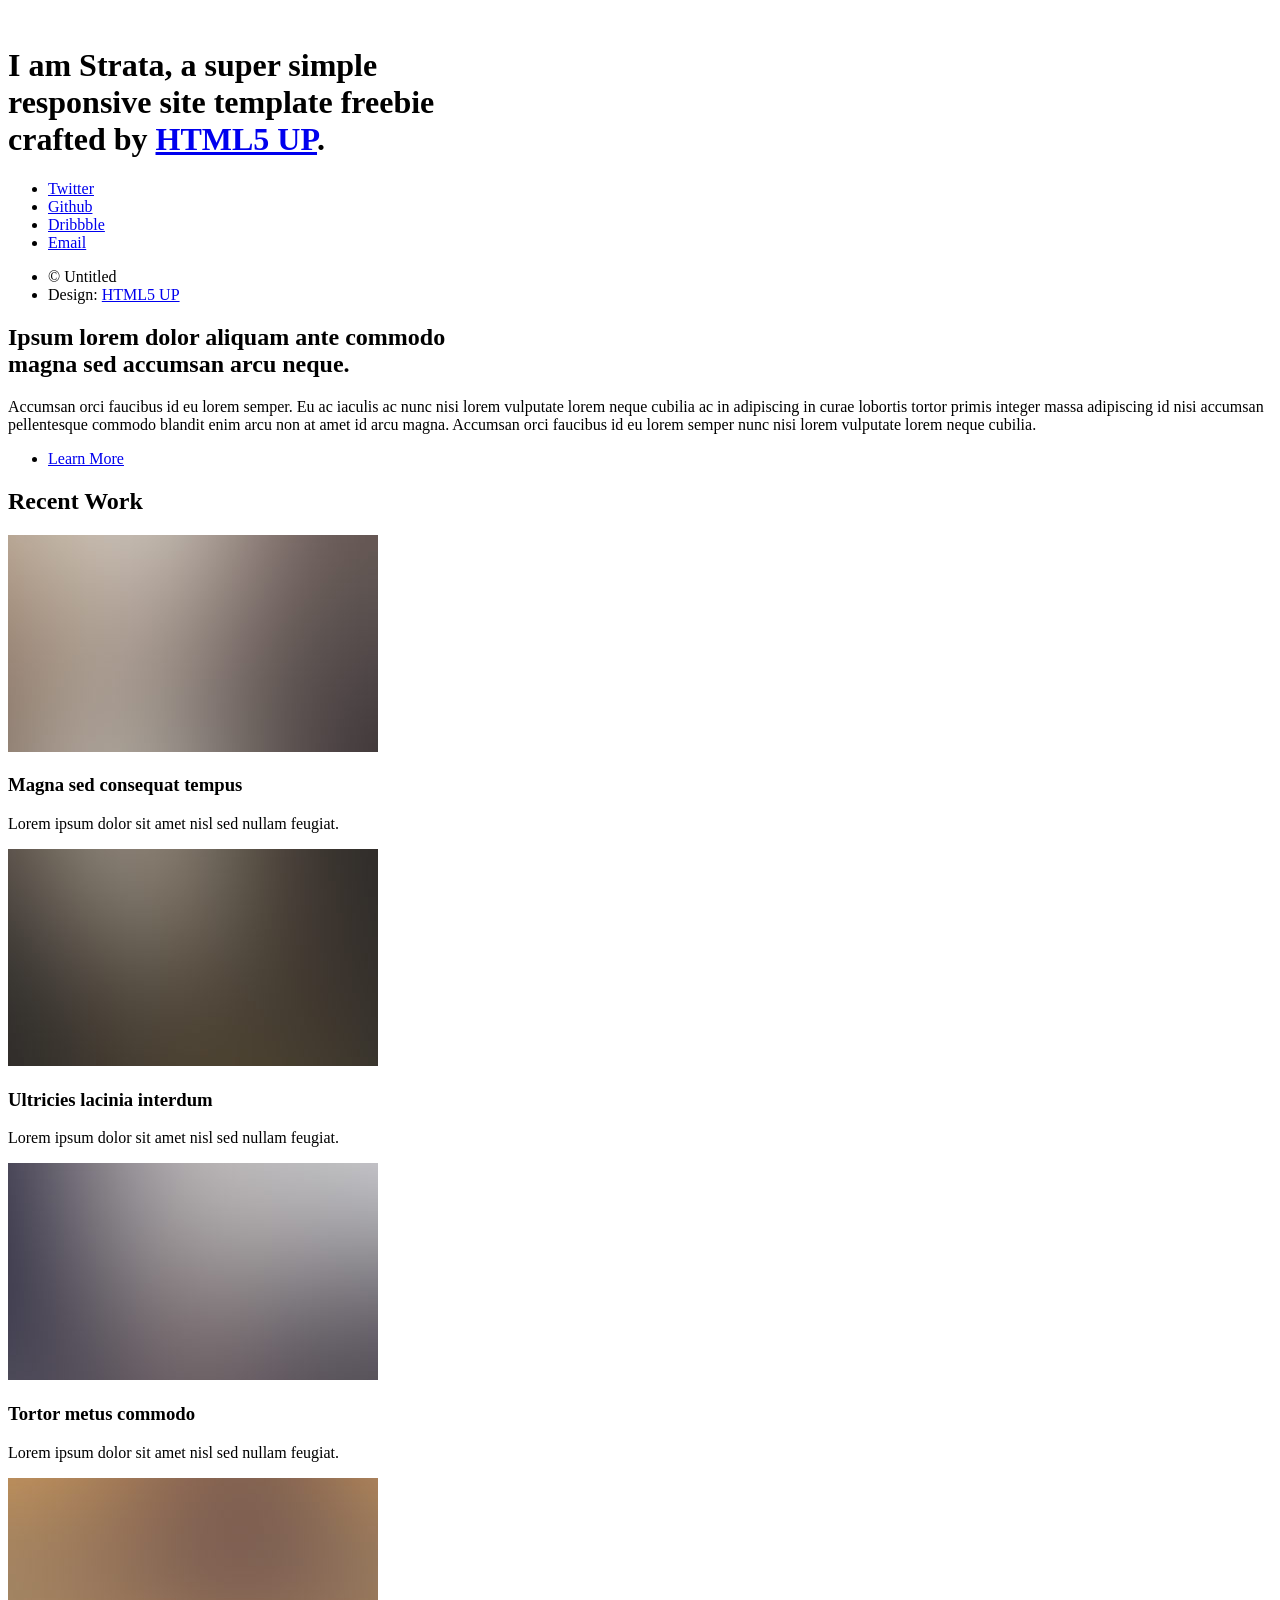
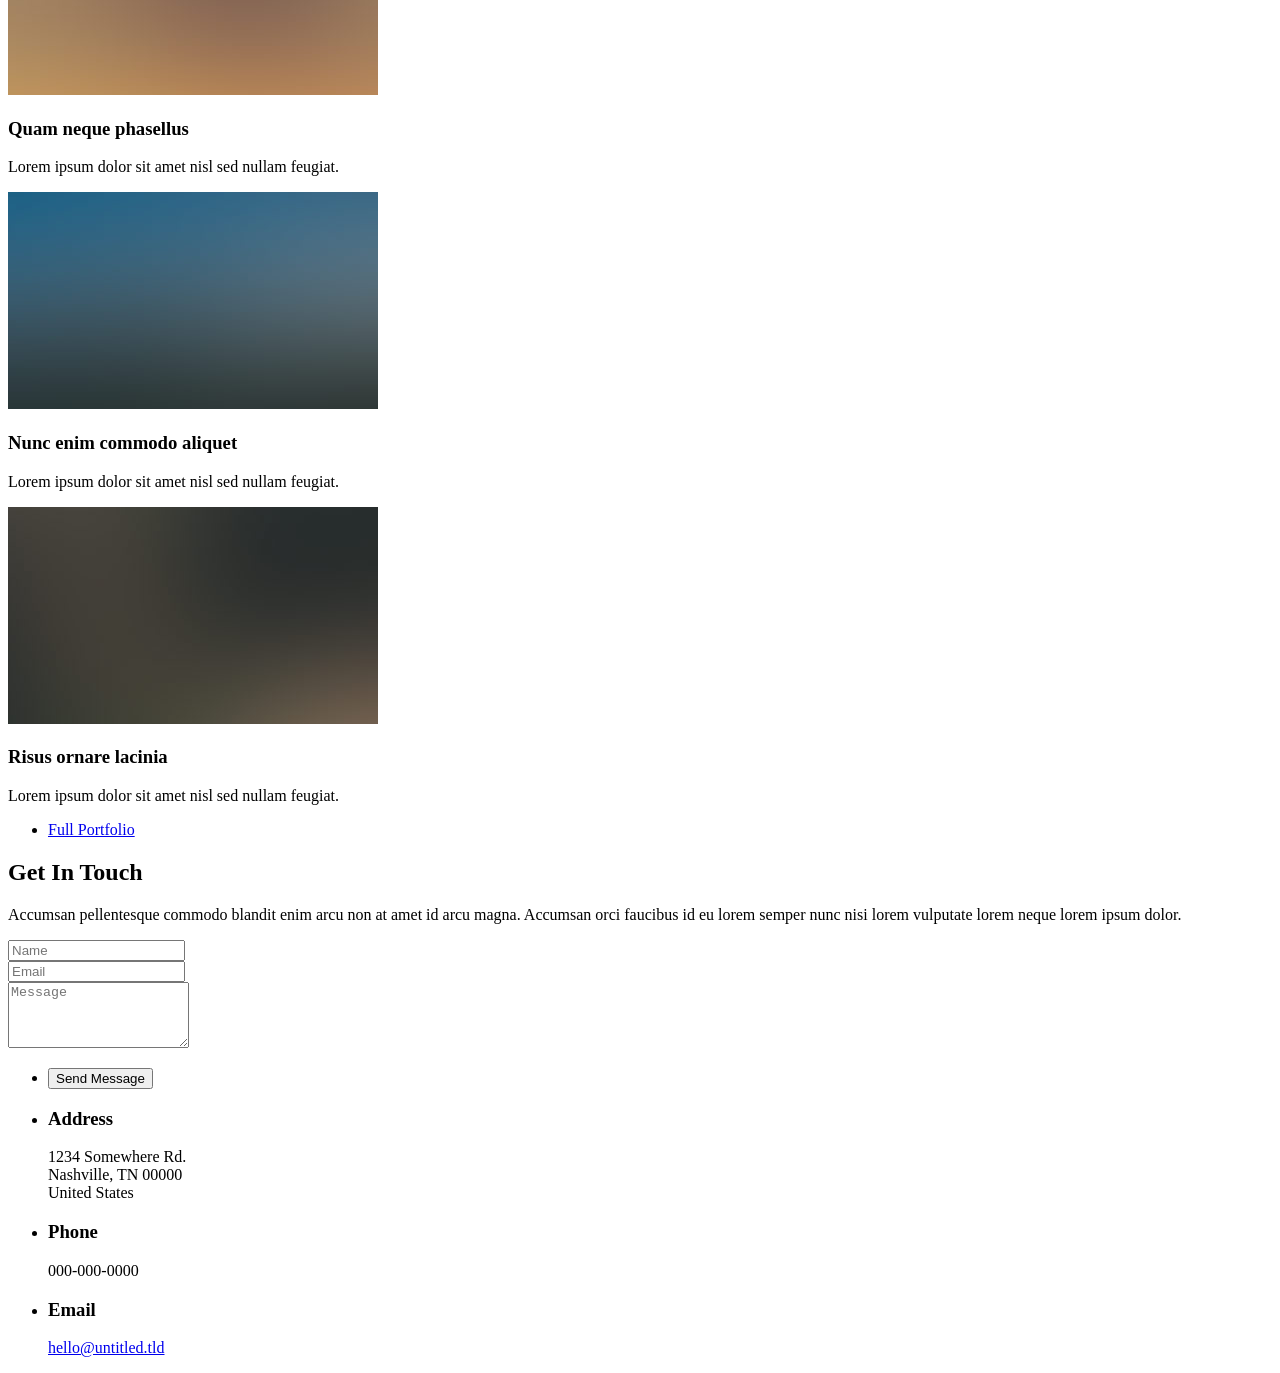
==== index.html @ 9c8f8267 "Added template HTMLs" ====
<!DOCTYPE HTML>
<!--
	Strata by HTML5 UP
	html5up.net | @ajlkn
	Free for personal and commercial use under the CCA 3.0 license (html5up.net/license)
-->
<html>
	<head>
		<title>Strata by HTML5 UP</title>
		<meta charset="utf-8" />
		<meta name="viewport" content="width=device-width, initial-scale=1, user-scalable=no" />
		<link rel="stylesheet" href="assets/css/main.css" />
	</head>
	<body class="is-preload">

		<!-- Header -->
			<header id="header">
				<div class="inner">
					<a href="#" class="image avatar"><img src="images/avatar.jpg" alt="" /></a>
					<h1><strong>I am Strata</strong>, a super simple<br />
					responsive site template freebie<br />
					crafted by <a href="http://html5up.net">HTML5 UP</a>.</h1>
				</div>
			</header>

		<!-- Main -->
			<div id="main">

				<!-- One -->
					<section id="one">
						<header class="major">
							<h2>Ipsum lorem dolor aliquam ante commodo<br />
							magna sed accumsan arcu neque.</h2>
						</header>
						<p>Accumsan orci faucibus id eu lorem semper. Eu ac iaculis ac nunc nisi lorem vulputate lorem neque cubilia ac in adipiscing in curae lobortis tortor primis integer massa adipiscing id nisi accumsan pellentesque commodo blandit enim arcu non at amet id arcu magna. Accumsan orci faucibus id eu lorem semper nunc nisi lorem vulputate lorem neque cubilia.</p>
						<ul class="actions">
							<li><a href="#" class="button">Learn More</a></li>
						</ul>
					</section>

				<!-- Two -->
					<section id="two">
						<h2>Recent Work</h2>
						<div class="row">
							<article class="col-6 col-12-xsmall work-item">
								<a href="images/fulls/01.jpg" class="image fit thumb"><img src="images/thumbs/01.jpg" alt="" /></a>
								<h3>Magna sed consequat tempus</h3>
								<p>Lorem ipsum dolor sit amet nisl sed nullam feugiat.</p>
							</article>
							<article class="col-6 col-12-xsmall work-item">
								<a href="images/fulls/02.jpg" class="image fit thumb"><img src="images/thumbs/02.jpg" alt="" /></a>
								<h3>Ultricies lacinia interdum</h3>
								<p>Lorem ipsum dolor sit amet nisl sed nullam feugiat.</p>
							</article>
							<article class="col-6 col-12-xsmall work-item">
								<a href="images/fulls/03.jpg" class="image fit thumb"><img src="images/thumbs/03.jpg" alt="" /></a>
								<h3>Tortor metus commodo</h3>
								<p>Lorem ipsum dolor sit amet nisl sed nullam feugiat.</p>
							</article>
							<article class="col-6 col-12-xsmall work-item">
								<a href="images/fulls/04.jpg" class="image fit thumb"><img src="images/thumbs/04.jpg" alt="" /></a>
								<h3>Quam neque phasellus</h3>
								<p>Lorem ipsum dolor sit amet nisl sed nullam feugiat.</p>
							</article>
							<article class="col-6 col-12-xsmall work-item">
								<a href="images/fulls/05.jpg" class="image fit thumb"><img src="images/thumbs/05.jpg" alt="" /></a>
								<h3>Nunc enim commodo aliquet</h3>
								<p>Lorem ipsum dolor sit amet nisl sed nullam feugiat.</p>
							</article>
							<article class="col-6 col-12-xsmall work-item">
								<a href="images/fulls/06.jpg" class="image fit thumb"><img src="images/thumbs/06.jpg" alt="" /></a>
								<h3>Risus ornare lacinia</h3>
								<p>Lorem ipsum dolor sit amet nisl sed nullam feugiat.</p>
							</article>
						</div>
						<ul class="actions">
							<li><a href="#" class="button">Full Portfolio</a></li>
						</ul>
					</section>

				<!-- Three -->
					<section id="three">
						<h2>Get In Touch</h2>
						<p>Accumsan pellentesque commodo blandit enim arcu non at amet id arcu magna. Accumsan orci faucibus id eu lorem semper nunc nisi lorem vulputate lorem neque lorem ipsum dolor.</p>
						<div class="row">
							<div class="col-8 col-12-small">
								<form method="post" action="#">
									<div class="row gtr-uniform gtr-50">
										<div class="col-6 col-12-xsmall"><input type="text" name="name" id="name" placeholder="Name" /></div>
										<div class="col-6 col-12-xsmall"><input type="email" name="email" id="email" placeholder="Email" /></div>
										<div class="col-12"><textarea name="message" id="message" placeholder="Message" rows="4"></textarea></div>
									</div>
								</form>
								<ul class="actions">
									<li><input type="submit" value="Send Message" /></li>
								</ul>
							</div>
							<div class="col-4 col-12-small">
								<ul class="labeled-icons">
									<li>
										<h3 class="icon solid fa-home"><span class="label">Address</span></h3>
										1234 Somewhere Rd.<br />
										Nashville, TN 00000<br />
										United States
									</li>
									<li>
										<h3 class="icon solid fa-mobile-alt"><span class="label">Phone</span></h3>
										000-000-0000
									</li>
									<li>
										<h3 class="icon solid fa-envelope"><span class="label">Email</span></h3>
										<a href="#">hello@untitled.tld</a>
									</li>
								</ul>
							</div>
						</div>
					</section>

				<!-- Four -->
				<!--
					<section id="four">
						<h2>Elements</h2>

						<section>
							<h4>Text</h4>
							<p>This is <b>bold</b> and this is <strong>strong</strong>. This is <i>italic</i> and this is <em>emphasized</em>.
							This is <sup>superscript</sup> text and this is <sub>subscript</sub> text.
							This is <u>underlined</u> and this is code: <code>for (;;) { ... }</code>. Finally, <a href="#">this is a link</a>.</p>
							<hr />
							<header>
								<h4>Heading with a Subtitle</h4>
								<p>Lorem ipsum dolor sit amet nullam id egestas urna aliquam</p>
							</header>
							<p>Nunc lacinia ante nunc ac lobortis. Interdum adipiscing gravida odio porttitor sem non mi integer non faucibus ornare mi ut ante amet placerat aliquet. Volutpat eu sed ante lacinia sapien lorem accumsan varius montes viverra nibh in adipiscing blandit tempus accumsan.</p>
							<header>
								<h5>Heading with a Subtitle</h5>
								<p>Lorem ipsum dolor sit amet nullam id egestas urna aliquam</p>
							</header>
							<p>Nunc lacinia ante nunc ac lobortis. Interdum adipiscing gravida odio porttitor sem non mi integer non faucibus ornare mi ut ante amet placerat aliquet. Volutpat eu sed ante lacinia sapien lorem accumsan varius montes viverra nibh in adipiscing blandit tempus accumsan.</p>
							<hr />
							<h2>Heading Level 2</h2>
							<h3>Heading Level 3</h3>
							<h4>Heading Level 4</h4>
							<h5>Heading Level 5</h5>
							<h6>Heading Level 6</h6>
							<hr />
							<h5>Blockquote</h5>
							<blockquote>Fringilla nisl. Donec accumsan interdum nisi, quis tincidunt felis sagittis eget tempus euismod. Vestibulum ante ipsum primis in faucibus vestibulum. Blandit adipiscing eu felis iaculis volutpat ac adipiscing accumsan faucibus. Vestibulum ante ipsum primis in faucibus lorem ipsum dolor sit amet nullam adipiscing eu felis.</blockquote>
							<h5>Preformatted</h5>
							<pre><code>i = 0;

while (!deck.isInOrder()) {
print 'Iteration ' + i;
deck.shuffle();
i++;
}

print 'It took ' + i + ' iterations to sort the deck.';</code></pre>
						</section>

						<section>
							<h4>Lists</h4>
							<div class="row">
								<div class="col-6 col-12-xsmall">
									<h5>Unordered</h5>
									<ul>
										<li>Dolor pulvinar etiam magna etiam.</li>
										<li>Sagittis adipiscing lorem eleifend.</li>
										<li>Felis enim feugiat dolore viverra.</li>
									</ul>
									<h5>Alternate</h5>
									<ul class="alt">
										<li>Dolor pulvinar etiam magna etiam.</li>
										<li>Sagittis adipiscing lorem eleifend.</li>
										<li>Felis enim feugiat dolore viverra.</li>
									</ul>
								</div>
								<div class="col-6 col-12-xsmall">
									<h5>Ordered</h5>
									<ol>
										<li>Dolor pulvinar etiam magna etiam.</li>
										<li>Etiam vel felis at lorem sed viverra.</li>
										<li>Felis enim feugiat dolore viverra.</li>
										<li>Dolor pulvinar etiam magna etiam.</li>
										<li>Etiam vel felis at lorem sed viverra.</li>
										<li>Felis enim feugiat dolore viverra.</li>
									</ol>
									<h5>Icons</h5>
									<ul class="icons">
										<li><a href="#" class="icon brands fa-twitter"><span class="label">Twitter</span></a></li>
										<li><a href="#" class="icon brands fa-facebook-f"><span class="label">Facebook</span></a></li>
										<li><a href="#" class="icon brands fa-instagram"><span class="label">Instagram</span></a></li>
										<li><a href="#" class="icon brands fa-github"><span class="label">Github</span></a></li>
										<li><a href="#" class="icon brands fa-dribbble"><span class="label">Dribbble</span></a></li>
										<li><a href="#" class="icon brands fa-tumblr"><span class="label">Tumblr</span></a></li>
									</ul>
								</div>
							</div>
							<h5>Actions</h5>
							<ul class="actions">
								<li><a href="#" class="button primary">Default</a></li>
								<li><a href="#" class="button">Default</a></li>
							</ul>
							<ul class="actions small">
								<li><a href="#" class="button primary small">Small</a></li>
								<li><a href="#" class="button small">Small</a></li>
							</ul>
							<div class="row">
								<div class="col-6 col-12-small">
									<ul class="actions stacked">
										<li><a href="#" class="button primary">Default</a></li>
										<li><a href="#" class="button">Default</a></li>
									</ul>
								</div>
								<div class="col-6 col-12-small">
									<ul class="actions stacked">
										<li><a href="#" class="button primary small">Small</a></li>
										<li><a href="#" class="button small">Small</a></li>
									</ul>
								</div>
								<div class="col-6 col-12-small">
									<ul class="actions stacked">
										<li><a href="#" class="button primary fit">Default</a></li>
										<li><a href="#" class="button fit">Default</a></li>
									</ul>
								</div>
								<div class="col-6 col-12-small">
									<ul class="actions stacked">
										<li><a href="#" class="button primary small fit">Small</a></li>
										<li><a href="#" class="button small fit">Small</a></li>
									</ul>
								</div>
							</div>
						</section>

						<section>
							<h4>Table</h4>
							<h5>Default</h5>
							<div class="table-wrapper">
								<table>
									<thead>
										<tr>
											<th>Name</th>
											<th>Description</th>
											<th>Price</th>
										</tr>
									</thead>
									<tbody>
										<tr>
											<td>Item One</td>
											<td>Ante turpis integer aliquet porttitor.</td>
											<td>29.99</td>
										</tr>
										<tr>
											<td>Item Two</td>
											<td>Vis ac commodo adipiscing arcu aliquet.</td>
											<td>19.99</td>
										</tr>
										<tr>
											<td>Item Three</td>
											<td> Morbi faucibus arcu accumsan lorem.</td>
											<td>29.99</td>
										</tr>
										<tr>
											<td>Item Four</td>
											<td>Vitae integer tempus condimentum.</td>
											<td>19.99</td>
										</tr>
										<tr>
											<td>Item Five</td>
											<td>Ante turpis integer aliquet porttitor.</td>
											<td>29.99</td>
										</tr>
									</tbody>
									<tfoot>
										<tr>
											<td colspan="2"></td>
											<td>100.00</td>
										</tr>
									</tfoot>
								</table>
							</div>

							<h5>Alternate</h5>
							<div class="table-wrapper">
								<table class="alt">
									<thead>
										<tr>
											<th>Name</th>
											<th>Description</th>
											<th>Price</th>
										</tr>
									</thead>
									<tbody>
										<tr>
											<td>Item One</td>
											<td>Ante turpis integer aliquet porttitor.</td>
											<td>29.99</td>
										</tr>
										<tr>
											<td>Item Two</td>
											<td>Vis ac commodo adipiscing arcu aliquet.</td>
											<td>19.99</td>
										</tr>
										<tr>
											<td>Item Three</td>
											<td> Morbi faucibus arcu accumsan lorem.</td>
											<td>29.99</td>
										</tr>
										<tr>
											<td>Item Four</td>
											<td>Vitae integer tempus condimentum.</td>
											<td>19.99</td>
										</tr>
										<tr>
											<td>Item Five</td>
											<td>Ante turpis integer aliquet porttitor.</td>
											<td>29.99</td>
										</tr>
									</tbody>
									<tfoot>
										<tr>
											<td colspan="2"></td>
											<td>100.00</td>
										</tr>
									</tfoot>
								</table>
							</div>
						</section>

						<section>
							<h4>Buttons</h4>
							<ul class="actions">
								<li><a href="#" class="button primary">Primary</a></li>
								<li><a href="#" class="button">Default</a></li>
							</ul>
							<ul class="actions">
								<li><a href="#" class="button large">Large</a></li>
								<li><a href="#" class="button">Default</a></li>
								<li><a href="#" class="button small">Small</a></li>
							</ul>
							<ul class="actions fit">
								<li><a href="#" class="button primary fit">Fit</a></li>
								<li><a href="#" class="button fit">Fit</a></li>
							</ul>
							<ul class="actions fit small">
								<li><a href="#" class="button primary fit small">Fit + Small</a></li>
								<li><a href="#" class="button fit small">Fit + Small</a></li>
							</ul>
							<ul class="actions">
								<li><a href="#" class="button primary icon solid fa-download">Icon</a></li>
								<li><a href="#" class="button icon solid fa-download">Icon</a></li>
							</ul>
							<ul class="actions">
								<li><span class="button primary disabled">Primary</span></li>
								<li><span class="button disabled">Default</span></li>
							</ul>
						</section>

						<section>
							<h4>Form</h4>
							<form method="post" action="#">
								<div class="row gtr-uniform gtr-50">
									<div class="col-6 col-12-xsmall">
										<input type="text" name="demo-name" id="demo-name" value="" placeholder="Name" />
									</div>
									<div class="col-6 col-12-xsmall">
										<input type="email" name="demo-email" id="demo-email" value="" placeholder="Email" />
									</div>
									<div class="col-12">
										<select name="demo-category" id="demo-category">
											<option value="">- Category -</option>
											<option value="1">Manufacturing</option>
											<option value="1">Shipping</option>
											<option value="1">Administration</option>
											<option value="1">Human Resources</option>
										</select>
									</div>
									<div class="col-4 col-12-small">
										<input type="radio" id="demo-priority-low" name="demo-priority" checked>
										<label for="demo-priority-low">Low Priority</label>
									</div>
									<div class="col-4 col-12-small">
										<input type="radio" id="demo-priority-normal" name="demo-priority">
										<label for="demo-priority-normal">Normal Priority</label>
									</div>
									<div class="col-4 col-12-small">
										<input type="radio" id="demo-priority-high" name="demo-priority">
										<label for="demo-priority-high">High Priority</label>
									</div>
									<div class="col-6 col-12-small">
										<input type="checkbox" id="demo-copy" name="demo-copy">
										<label for="demo-copy">Email me a copy of this message</label>
									</div>
									<div class="col-6 col-12-small">
										<input type="checkbox" id="demo-human" name="demo-human" checked>
										<label for="demo-human">I am a human and not a robot</label>
									</div>
									<div class="col-12">
										<textarea name="demo-message" id="demo-message" placeholder="Enter your message" rows="6"></textarea>
									</div>
									<div class="col-12">
										<ul class="actions">
											<li><input type="submit" value="Send Message" class="primary" /></li>
											<li><input type="reset" value="Reset" /></li>
										</ul>
									</div>
								</div>
							</form>
						</section>

						<section>
							<h4>Image</h4>
							<h5>Fit</h5>
							<div class="box alt">
								<div class="row gtr-50 gtr-uniform">
									<div class="col-12"><span class="image fit"><img src="images/fulls/05.jpg" alt="" /></span></div>
									<div class="col-4"><span class="image fit"><img src="images/thumbs/01.jpg" alt="" /></span></div>
									<div class="col-4"><span class="image fit"><img src="images/thumbs/02.jpg" alt="" /></span></div>
									<div class="col-4"><span class="image fit"><img src="images/thumbs/03.jpg" alt="" /></span></div>
									<div class="col-4"><span class="image fit"><img src="images/thumbs/04.jpg" alt="" /></span></div>
									<div class="col-4"><span class="image fit"><img src="images/thumbs/05.jpg" alt="" /></span></div>
									<div class="col-4"><span class="image fit"><img src="images/thumbs/06.jpg" alt="" /></span></div>
									<div class="col-4"><span class="image fit"><img src="images/thumbs/03.jpg" alt="" /></span></div>
									<div class="col-4"><span class="image fit"><img src="images/thumbs/02.jpg" alt="" /></span></div>
									<div class="col-4"><span class="image fit"><img src="images/thumbs/01.jpg" alt="" /></span></div>
								</div>
							</div>
							<h5>Left &amp; Right</h5>
							<p><span class="image left"><img src="images/avatar.jpg" alt="" /></span>Fringilla nisl. Donec accumsan interdum nisi, quis tincidunt felis sagittis eget. tempus euismod. Vestibulum ante ipsum primis in faucibus vestibulum. Blandit adipiscing eu felis iaculis volutpat ac adipiscing accumsan eu faucibus. Integer ac pellentesque praesent tincidunt felis sagittis eget. tempus euismod. Vestibulum ante ipsum primis in faucibus vestibulum. Blandit adipiscing eu felis iaculis volutpat ac adipiscing accumsan eu faucibus. Integer ac pellentesque praesent. Donec accumsan interdum nisi, quis tincidunt felis sagittis eget. tempus euismod. Vestibulum ante ipsum primis in faucibus vestibulum. Blandit adipiscing eu felis iaculis volutpat ac adipiscing accumsan eu faucibus. Integer ac pellentesque praesent tincidunt felis sagittis eget. tempus euismod. Vestibulum ante ipsum primis in faucibus vestibulum. Blandit adipiscing eu felis iaculis volutpat ac adipiscing accumsan eu faucibus. Integer ac pellentesque praesent.</p>
							<p><span class="image right"><img src="images/avatar.jpg" alt="" /></span>Fringilla nisl. Donec accumsan interdum nisi, quis tincidunt felis sagittis eget. tempus euismod. Vestibulum ante ipsum primis in faucibus vestibulum. Blandit adipiscing eu felis iaculis volutpat ac adipiscing accumsan eu faucibus. Integer ac pellentesque praesent tincidunt felis sagittis eget. tempus euismod. Vestibulum ante ipsum primis in faucibus vestibulum. Blandit adipiscing eu felis iaculis volutpat ac adipiscing accumsan eu faucibus. Integer ac pellentesque praesent. Donec accumsan interdum nisi, quis tincidunt felis sagittis eget. tempus euismod. Vestibulum ante ipsum primis in faucibus vestibulum. Blandit adipiscing eu felis iaculis volutpat ac adipiscing accumsan eu faucibus. Integer ac pellentesque praesent tincidunt felis sagittis eget. tempus euismod. Vestibulum ante ipsum primis in faucibus vestibulum. Blandit adipiscing eu felis iaculis volutpat ac adipiscing accumsan eu faucibus. Integer ac pellentesque praesent.</p>
						</section>

					</section>
				-->

			</div>

		<!-- Footer -->
			<footer id="footer">
				<div class="inner">
					<ul class="icons">
						<li><a href="#" class="icon brands fa-twitter"><span class="label">Twitter</span></a></li>
						<li><a href="#" class="icon brands fa-github"><span class="label">Github</span></a></li>
						<li><a href="#" class="icon brands fa-dribbble"><span class="label">Dribbble</span></a></li>
						<li><a href="#" class="icon solid fa-envelope"><span class="label">Email</span></a></li>
					</ul>
					<ul class="copyright">
						<li>&copy; Untitled</li><li>Design: <a href="http://html5up.net">HTML5 UP</a></li>
					</ul>
				</div>
			</footer>

		<!-- Scripts -->
			<script src="assets/js/jquery.min.js"></script>
			<script src="assets/js/jquery.poptrox.min.js"></script>
			<script src="assets/js/browser.min.js"></script>
			<script src="assets/js/breakpoints.min.js"></script>
			<script src="assets/js/util.js"></script>
			<script src="assets/js/main.js"></script>

	</body>
</html>
---- assets/css/main.css ----
@import url("fontawesome-all.min.css");
@import url("https://fonts.googleapis.com/css?family=Source+Sans+Pro:400,400italic");

/*
	Strata by HTML5 UP
	html5up.net | @ajlkn
	Free for personal and commercial use under the CCA 3.0 license (html5up.net/license)
*/

html, body, div, span, applet, object,
iframe, h1, h2, h3, h4, h5, h6, p, blockquote,
pre, a, abbr, acronym, address, big, cite,
code, del, dfn, em, img, ins, kbd, q, s, samp,
small, strike, strong, sub, sup, tt, var, b,
u, i, center, dl, dt, dd, ol, ul, li, fieldset,
form, label, legend, table, caption, tbody,
tfoot, thead, tr, th, td, article, aside,
canvas, details, embed, figure, figcaption,
footer, header, hgroup, menu, nav, output, ruby,
section, summary, time, mark, audio, video {
	margin: 0;
	padding: 0;
	border: 0;
	font-size: 100%;
	font: inherit;
	vertical-align: baseline;}

article, aside, details, figcaption, figure,
footer, header, hgroup, menu, nav, section {
	display: block;}

body {
	line-height: 1;
}

ol, ul {
	list-style: none;
}

blockquote, q {
	quotes: none;
}

	blockquote:before, blockquote:after, q:before, q:after {
		content: '';
		content: none;
	}

table {
	border-collapse: collapse;
	border-spacing: 0;
}

body {
	-webkit-text-size-adjust: none;
}

mark {
	background-color: transparent;
	color: inherit;
}

input::-moz-focus-inner {
	border: 0;
	padding: 0;
}

input, select, textarea {
	-moz-appearance: none;
	-webkit-appearance: none;
	-ms-appearance: none;
	appearance: none;
}

/* Basic */

	html {
		box-sizing: border-box;
	}

	*, *:before, *:after {
		box-sizing: inherit;
	}

	body {
		background: #fff;
	}

		body.is-preload *, body.is-preload *:before, body.is-preload *:after {
			-moz-animation: none !important;
			-webkit-animation: none !important;
			-ms-animation: none !important;
			animation: none !important;
			-moz-transition: none !important;
			-webkit-transition: none !important;
			-ms-transition: none !important;
			transition: none !important;
		}

	body, input, select, textarea {
		color: #a2a2a2;
		font-family: "Source Sans Pro", Helvetica, sans-serif;
		font-size: 16pt;
		font-weight: 400;
		line-height: 1.75em;
	}

	a {
		-moz-transition: color 0.2s ease-in-out, border-color 0.2s ease-in-out;
		-webkit-transition: color 0.2s ease-in-out, border-color 0.2s ease-in-out;
		-ms-transition: color 0.2s ease-in-out, border-color 0.2s ease-in-out;
		transition: color 0.2s ease-in-out, border-color 0.2s ease-in-out;
		border-bottom: dotted 1px;
		color: #49bf9d;
		text-decoration: none;
	}

		a:hover {
			border-bottom-color: transparent;
			color: #49bf9d !important;
			text-decoration: none;
		}

	strong, b {
		color: #787878;
		font-weight: 400;
	}

	em, i {
		font-style: italic;
	}

	p {
		margin: 0 0 2em 0;
	}

	h1, h2, h3, h4, h5, h6 {
		color: #787878;
		font-weight: 400;
		line-height: 1em;
		margin: 0 0 1em 0;
	}

		h1 a, h2 a, h3 a, h4 a, h5 a, h6 a {
			color: inherit;
			text-decoration: none;
		}

	h1 {
		font-size: 2em;
		line-height: 1.5em;
	}

	h2 {
		font-size: 1.5em;
		line-height: 1.5em;
	}

	h3 {
		font-size: 1.25em;
		line-height: 1.5em;
	}

	h4 {
		font-size: 1.1em;
		line-height: 1.5em;
	}

	h5 {
		font-size: 0.9em;
		line-height: 1.5em;
	}

	h6 {
		font-size: 0.7em;
		line-height: 1.5em;
	}

	sub {
		font-size: 0.8em;
		position: relative;
		top: 0.5em;
	}

	sup {
		font-size: 0.8em;
		position: relative;
		top: -0.5em;
	}

	hr {
		border: 0;
		border-bottom: solid 2px #efefef;
		margin: 2em 0;
	}

		hr.major {
			margin: 3em 0;
		}

	blockquote {
		border-left: solid 6px #efefef;
		font-style: italic;
		margin: 0 0 2em 0;
		padding: 0.5em 0 0.5em 1.5em;
	}

	code {
		background: #f7f7f7;
		border-radius: 0.35em;
		border: solid 2px #efefef;
		font-family: "Courier New", monospace;
		font-size: 0.9em;
		margin: 0 0.25em;
		padding: 0.25em 0.65em;
	}

	pre {
		-webkit-overflow-scrolling: touch;
		font-family: "Courier New", monospace;
		font-size: 0.9em;
		margin: 0 0 2em 0;
	}

		pre code {
			display: block;
			line-height: 1.75em;
			padding: 1em 1.5em;
			overflow-x: auto;
		}

	.align-left {
		text-align: left;
	}

	.align-center {
		text-align: center;
	}

	.align-right {
		text-align: right;
	}

/* Container */

	.container {
		margin: 0 auto;
		max-width: calc(100% - 4em);
		width: 100%;
	}

		.container.xsmall {
			width: 25%;
		}

		.container.small {
			width: 50%;
		}

		.container.medium {
			width: 75%;
		}

		.container.large {
			width: 125%;
		}

		.container.xlarge {
			width: 150%;
		}

		.container.max {
			width: 100%;
		}

		@media screen and (max-width: 980px) {

			.container {
				width: 100% !important;
				max-width: 100% !important;
			}

		}

		@media screen and (max-width: 480px) {

			.container {
				max-width: calc(100% - 3em);
			}

		}

/* Row */

	.row {
		display: flex;
		flex-wrap: wrap;
		box-sizing: border-box;
		align-items: stretch;
	}

		.row > * {
			box-sizing: border-box;
		}

		.row.gtr-uniform > * > :last-child {
			margin-bottom: 0;
		}

		.row.aln-left {
			justify-content: flex-start;
		}

		.row.aln-center {
			justify-content: center;
		}

		.row.aln-right {
			justify-content: flex-end;
		}

		.row.aln-top {
			align-items: flex-start;
		}

		.row.aln-middle {
			align-items: center;
		}

		.row.aln-bottom {
			align-items: flex-end;
		}

		.row > .imp {
			order: -1;
		}

		.row > .col-1 {
			width: 8.33333%;
		}

		.row > .off-1 {
			margin-left: 8.33333%;
		}

		.row > .col-2 {
			width: 16.66667%;
		}

		.row > .off-2 {
			margin-left: 16.66667%;
		}

		.row > .col-3 {
			width: 25%;
		}

		.row > .off-3 {
			margin-left: 25%;
		}

		.row > .col-4 {
			width: 33.33333%;
		}

		.row > .off-4 {
			margin-left: 33.33333%;
		}

		.row > .col-5 {
			width: 41.66667%;
		}

		.row > .off-5 {
			margin-left: 41.66667%;
		}

		.row > .col-6 {
			width: 50%;
		}

		.row > .off-6 {
			margin-left: 50%;
		}

		.row > .col-7 {
			width: 58.33333%;
		}

		.row > .off-7 {
			margin-left: 58.33333%;
		}

		.row > .col-8 {
			width: 66.66667%;
		}

		.row > .off-8 {
			margin-left: 66.66667%;
		}

		.row > .col-9 {
			width: 75%;
		}

		.row > .off-9 {
			margin-left: 75%;
		}

		.row > .col-10 {
			width: 83.33333%;
		}

		.row > .off-10 {
			margin-left: 83.33333%;
		}

		.row > .col-11 {
			width: 91.66667%;
		}

		.row > .off-11 {
			margin-left: 91.66667%;
		}

		.row > .col-12 {
			width: 100%;
		}

		.row > .off-12 {
			margin-left: 100%;
		}

		.row.gtr-0 {
			margin-top: 0;
			margin-left: 0em;
		}

			.row.gtr-0 > * {
				padding: 0 0 0 0em;
			}

			.row.gtr-0.gtr-uniform {
				margin-top: 0em;
			}

				.row.gtr-0.gtr-uniform > * {
					padding-top: 0em;
				}

		.row.gtr-25 {
			margin-top: 0;
			margin-left: -0.625em;
		}

			.row.gtr-25 > * {
				padding: 0 0 0 0.625em;
			}

			.row.gtr-25.gtr-uniform {
				margin-top: -0.625em;
			}

				.row.gtr-25.gtr-uniform > * {
					padding-top: 0.625em;
				}

		.row.gtr-50 {
			margin-top: 0;
			margin-left: -1.25em;
		}

			.row.gtr-50 > * {
				padding: 0 0 0 1.25em;
			}

			.row.gtr-50.gtr-uniform {
				margin-top: -1.25em;
			}

				.row.gtr-50.gtr-uniform > * {
					padding-top: 1.25em;
				}

		.row {
			margin-top: 0;
			margin-left: -2.5em;
		}

			.row > * {
				padding: 0 0 0 2.5em;
			}

			.row.gtr-uniform {
				margin-top: -2.5em;
			}

				.row.gtr-uniform > * {
					padding-top: 2.5em;
				}

		.row.gtr-150 {
			margin-top: 0;
			margin-left: -3.75em;
		}

			.row.gtr-150 > * {
				padding: 0 0 0 3.75em;
			}

			.row.gtr-150.gtr-uniform {
				margin-top: -3.75em;
			}

				.row.gtr-150.gtr-uniform > * {
					padding-top: 3.75em;
				}

		.row.gtr-200 {
			margin-top: 0;
			margin-left: -5em;
		}

			.row.gtr-200 > * {
				padding: 0 0 0 5em;
			}

			.row.gtr-200.gtr-uniform {
				margin-top: -5em;
			}

				.row.gtr-200.gtr-uniform > * {
					padding-top: 5em;
				}

		@media screen and (max-width: 1800px) {

			.row {
				display: flex;
				flex-wrap: wrap;
				box-sizing: border-box;
				align-items: stretch;
			}

				.row > * {
					box-sizing: border-box;
				}

				.row.gtr-uniform > * > :last-child {
					margin-bottom: 0;
				}

				.row.aln-left {
					justify-content: flex-start;
				}

				.row.aln-center {
					justify-content: center;
				}

				.row.aln-right {
					justify-content: flex-end;
				}

				.row.aln-top {
					align-items: flex-start;
				}

				.row.aln-middle {
					align-items: center;
				}

				.row.aln-bottom {
					align-items: flex-end;
				}

				.row > .imp-xlarge {
					order: -1;
				}

				.row > .col-1-xlarge {
					width: 8.33333%;
				}

				.row > .off-1-xlarge {
					margin-left: 8.33333%;
				}

				.row > .col-2-xlarge {
					width: 16.66667%;
				}

				.row > .off-2-xlarge {
					margin-left: 16.66667%;
				}

				.row > .col-3-xlarge {
					width: 25%;
				}

				.row > .off-3-xlarge {
					margin-left: 25%;
				}

				.row > .col-4-xlarge {
					width: 33.33333%;
				}

				.row > .off-4-xlarge {
					margin-left: 33.33333%;
				}

				.row > .col-5-xlarge {
					width: 41.66667%;
				}

				.row > .off-5-xlarge {
					margin-left: 41.66667%;
				}

				.row > .col-6-xlarge {
					width: 50%;
				}

				.row > .off-6-xlarge {
					margin-left: 50%;
				}

				.row > .col-7-xlarge {
					width: 58.33333%;
				}

				.row > .off-7-xlarge {
					margin-left: 58.33333%;
				}

				.row > .col-8-xlarge {
					width: 66.66667%;
				}

				.row > .off-8-xlarge {
					margin-left: 66.66667%;
				}

				.row > .col-9-xlarge {
					width: 75%;
				}

				.row > .off-9-xlarge {
					margin-left: 75%;
				}

				.row > .col-10-xlarge {
					width: 83.33333%;
				}

				.row > .off-10-xlarge {
					margin-left: 83.33333%;
				}

				.row > .col-11-xlarge {
					width: 91.66667%;
				}

				.row > .off-11-xlarge {
					margin-left: 91.66667%;
				}

				.row > .col-12-xlarge {
					width: 100%;
				}

				.row > .off-12-xlarge {
					margin-left: 100%;
				}

				.row.gtr-0 {
					margin-top: 0;
					margin-left: 0em;
				}

					.row.gtr-0 > * {
						padding: 0 0 0 0em;
					}

					.row.gtr-0.gtr-uniform {
						margin-top: 0em;
					}

						.row.gtr-0.gtr-uniform > * {
							padding-top: 0em;
						}

				.row.gtr-25 {
					margin-top: 0;
					margin-left: -0.625em;
				}

					.row.gtr-25 > * {
						padding: 0 0 0 0.625em;
					}

					.row.gtr-25.gtr-uniform {
						margin-top: -0.625em;
					}

						.row.gtr-25.gtr-uniform > * {
							padding-top: 0.625em;
						}

				.row.gtr-50 {
					margin-top: 0;
					margin-left: -1.25em;
				}

					.row.gtr-50 > * {
						padding: 0 0 0 1.25em;
					}

					.row.gtr-50.gtr-uniform {
						margin-top: -1.25em;
					}

						.row.gtr-50.gtr-uniform > * {
							padding-top: 1.25em;
						}

				.row {
					margin-top: 0;
					margin-left: -2.5em;
				}

					.row > * {
						padding: 0 0 0 2.5em;
					}

					.row.gtr-uniform {
						margin-top: -2.5em;
					}

						.row.gtr-uniform > * {
							padding-top: 2.5em;
						}

				.row.gtr-150 {
					margin-top: 0;
					margin-left: -3.75em;
				}

					.row.gtr-150 > * {
						padding: 0 0 0 3.75em;
					}

					.row.gtr-150.gtr-uniform {
						margin-top: -3.75em;
					}

						.row.gtr-150.gtr-uniform > * {
							padding-top: 3.75em;
						}

				.row.gtr-200 {
					margin-top: 0;
					margin-left: -5em;
				}

					.row.gtr-200 > * {
						padding: 0 0 0 5em;
					}

					.row.gtr-200.gtr-uniform {
						margin-top: -5em;
					}

						.row.gtr-200.gtr-uniform > * {
							padding-top: 5em;
						}

		}

		@media screen and (max-width: 1280px) {

			.row {
				display: flex;
				flex-wrap: wrap;
				box-sizing: border-box;
				align-items: stretch;
			}

				.row > * {
					box-sizing: border-box;
				}

				.row.gtr-uniform > * > :last-child {
					margin-bottom: 0;
				}

				.row.aln-left {
					justify-content: flex-start;
				}

				.row.aln-center {
					justify-content: center;
				}

				.row.aln-right {
					justify-content: flex-end;
				}

				.row.aln-top {
					align-items: flex-start;
				}

				.row.aln-middle {
					align-items: center;
				}

				.row.aln-bottom {
					align-items: flex-end;
				}

				.row > .imp-large {
					order: -1;
				}

				.row > .col-1-large {
					width: 8.33333%;
				}

				.row > .off-1-large {
					margin-left: 8.33333%;
				}

				.row > .col-2-large {
					width: 16.66667%;
				}

				.row > .off-2-large {
					margin-left: 16.66667%;
				}

				.row > .col-3-large {
					width: 25%;
				}

				.row > .off-3-large {
					margin-left: 25%;
				}

				.row > .col-4-large {
					width: 33.33333%;
				}

				.row > .off-4-large {
					margin-left: 33.33333%;
				}

				.row > .col-5-large {
					width: 41.66667%;
				}

				.row > .off-5-large {
					margin-left: 41.66667%;
				}

				.row > .col-6-large {
					width: 50%;
				}

				.row > .off-6-large {
					margin-left: 50%;
				}

				.row > .col-7-large {
					width: 58.33333%;
				}

				.row > .off-7-large {
					margin-left: 58.33333%;
				}

				.row > .col-8-large {
					width: 66.66667%;
				}

				.row > .off-8-large {
					margin-left: 66.66667%;
				}

				.row > .col-9-large {
					width: 75%;
				}

				.row > .off-9-large {
					margin-left: 75%;
				}

				.row > .col-10-large {
					width: 83.33333%;
				}

				.row > .off-10-large {
					margin-left: 83.33333%;
				}

				.row > .col-11-large {
					width: 91.66667%;
				}

				.row > .off-11-large {
					margin-left: 91.66667%;
				}

				.row > .col-12-large {
					width: 100%;
				}

				.row > .off-12-large {
					margin-left: 100%;
				}

				.row.gtr-0 {
					margin-top: 0;
					margin-left: 0em;
				}

					.row.gtr-0 > * {
						padding: 0 0 0 0em;
					}

					.row.gtr-0.gtr-uniform {
						margin-top: 0em;
					}

						.row.gtr-0.gtr-uniform > * {
							padding-top: 0em;
						}

				.row.gtr-25 {
					margin-top: 0;
					margin-left: -0.5em;
				}

					.row.gtr-25 > * {
						padding: 0 0 0 0.5em;
					}

					.row.gtr-25.gtr-uniform {
						margin-top: -0.5em;
					}

						.row.gtr-25.gtr-uniform > * {
							padding-top: 0.5em;
						}

				.row.gtr-50 {
					margin-top: 0;
					margin-left: -1em;
				}

					.row.gtr-50 > * {
						padding: 0 0 0 1em;
					}

					.row.gtr-50.gtr-uniform {
						margin-top: -1em;
					}

						.row.gtr-50.gtr-uniform > * {
							padding-top: 1em;
						}

				.row {
					margin-top: 0;
					margin-left: -2em;
				}

					.row > * {
						padding: 0 0 0 2em;
					}

					.row.gtr-uniform {
						margin-top: -2em;
					}

						.row.gtr-uniform > * {
							padding-top: 2em;
						}

				.row.gtr-150 {
					margin-top: 0;
					margin-left: -3em;
				}

					.row.gtr-150 > * {
						padding: 0 0 0 3em;
					}

					.row.gtr-150.gtr-uniform {
						margin-top: -3em;
					}

						.row.gtr-150.gtr-uniform > * {
							padding-top: 3em;
						}

				.row.gtr-200 {
					margin-top: 0;
					margin-left: -4em;
				}

					.row.gtr-200 > * {
						padding: 0 0 0 4em;
					}

					.row.gtr-200.gtr-uniform {
						margin-top: -4em;
					}

						.row.gtr-200.gtr-uniform > * {
							padding-top: 4em;
						}

		}

		@media screen and (max-width: 980px) {

			.row {
				display: flex;
				flex-wrap: wrap;
				box-sizing: border-box;
				align-items: stretch;
			}

				.row > * {
					box-sizing: border-box;
				}

				.row.gtr-uniform > * > :last-child {
					margin-bottom: 0;
				}

				.row.aln-left {
					justify-content: flex-start;
				}

				.row.aln-center {
					justify-content: center;
				}

				.row.aln-right {
					justify-content: flex-end;
				}

				.row.aln-top {
					align-items: flex-start;
				}

				.row.aln-middle {
					align-items: center;
				}

				.row.aln-bottom {
					align-items: flex-end;
				}

				.row > .imp-medium {
					order: -1;
				}

				.row > .col-1-medium {
					width: 8.33333%;
				}

				.row > .off-1-medium {
					margin-left: 8.33333%;
				}

				.row > .col-2-medium {
					width: 16.66667%;
				}

				.row > .off-2-medium {
					margin-left: 16.66667%;
				}

				.row > .col-3-medium {
					width: 25%;
				}

				.row > .off-3-medium {
					margin-left: 25%;
				}

				.row > .col-4-medium {
					width: 33.33333%;
				}

				.row > .off-4-medium {
					margin-left: 33.33333%;
				}

				.row > .col-5-medium {
					width: 41.66667%;
				}

				.row > .off-5-medium {
					margin-left: 41.66667%;
				}

				.row > .col-6-medium {
					width: 50%;
				}

				.row > .off-6-medium {
					margin-left: 50%;
				}

				.row > .col-7-medium {
					width: 58.33333%;
				}

				.row > .off-7-medium {
					margin-left: 58.33333%;
				}

				.row > .col-8-medium {
					width: 66.66667%;
				}

				.row > .off-8-medium {
					margin-left: 66.66667%;
				}

				.row > .col-9-medium {
					width: 75%;
				}

				.row > .off-9-medium {
					margin-left: 75%;
				}

				.row > .col-10-medium {
					width: 83.33333%;
				}

				.row > .off-10-medium {
					margin-left: 83.33333%;
				}

				.row > .col-11-medium {
					width: 91.66667%;
				}

				.row > .off-11-medium {
					margin-left: 91.66667%;
				}

				.row > .col-12-medium {
					width: 100%;
				}

				.row > .off-12-medium {
					margin-left: 100%;
				}

				.row.gtr-0 {
					margin-top: 0;
					margin-left: 0em;
				}

					.row.gtr-0 > * {
						padding: 0 0 0 0em;
					}

					.row.gtr-0.gtr-uniform {
						margin-top: 0em;
					}

						.row.gtr-0.gtr-uniform > * {
							padding-top: 0em;
						}

				.row.gtr-25 {
					margin-top: 0;
					margin-left: -0.5em;
				}

					.row.gtr-25 > * {
						padding: 0 0 0 0.5em;
					}

					.row.gtr-25.gtr-uniform {
						margin-top: -0.5em;
					}

						.row.gtr-25.gtr-uniform > * {
							padding-top: 0.5em;
						}

				.row.gtr-50 {
					margin-top: 0;
					margin-left: -1em;
				}

					.row.gtr-50 > * {
						padding: 0 0 0 1em;
					}

					.row.gtr-50.gtr-uniform {
						margin-top: -1em;
					}

						.row.gtr-50.gtr-uniform > * {
							padding-top: 1em;
						}

				.row {
					margin-top: 0;
					margin-left: -2em;
				}

					.row > * {
						padding: 0 0 0 2em;
					}

					.row.gtr-uniform {
						margin-top: -2em;
					}

						.row.gtr-uniform > * {
							padding-top: 2em;
						}

				.row.gtr-150 {
					margin-top: 0;
					margin-left: -3em;
				}

					.row.gtr-150 > * {
						padding: 0 0 0 3em;
					}

					.row.gtr-150.gtr-uniform {
						margin-top: -3em;
					}

						.row.gtr-150.gtr-uniform > * {
							padding-top: 3em;
						}

				.row.gtr-200 {
					margin-top: 0;
					margin-left: -4em;
				}

					.row.gtr-200 > * {
						padding: 0 0 0 4em;
					}

					.row.gtr-200.gtr-uniform {
						margin-top: -4em;
					}

						.row.gtr-200.gtr-uniform > * {
							padding-top: 4em;
						}

		}

		@media screen and (max-width: 736px) {

			.row {
				display: flex;
				flex-wrap: wrap;
				box-sizing: border-box;
				align-items: stretch;
			}

				.row > * {
					box-sizing: border-box;
				}

				.row.gtr-uniform > * > :last-child {
					margin-bottom: 0;
				}

				.row.aln-left {
					justify-content: flex-start;
				}

				.row.aln-center {
					justify-content: center;
				}

				.row.aln-right {
					justify-content: flex-end;
				}

				.row.aln-top {
					align-items: flex-start;
				}

				.row.aln-middle {
					align-items: center;
				}

				.row.aln-bottom {
					align-items: flex-end;
				}

				.row > .imp-small {
					order: -1;
				}

				.row > .col-1-small {
					width: 8.33333%;
				}

				.row > .off-1-small {
					margin-left: 8.33333%;
				}

				.row > .col-2-small {
					width: 16.66667%;
				}

				.row > .off-2-small {
					margin-left: 16.66667%;
				}

				.row > .col-3-small {
					width: 25%;
				}

				.row > .off-3-small {
					margin-left: 25%;
				}

				.row > .col-4-small {
					width: 33.33333%;
				}

				.row > .off-4-small {
					margin-left: 33.33333%;
				}

				.row > .col-5-small {
					width: 41.66667%;
				}

				.row > .off-5-small {
					margin-left: 41.66667%;
				}

				.row > .col-6-small {
					width: 50%;
				}

				.row > .off-6-small {
					margin-left: 50%;
				}

				.row > .col-7-small {
					width: 58.33333%;
				}

				.row > .off-7-small {
					margin-left: 58.33333%;
				}

				.row > .col-8-small {
					width: 66.66667%;
				}

				.row > .off-8-small {
					margin-left: 66.66667%;
				}

				.row > .col-9-small {
					width: 75%;
				}

				.row > .off-9-small {
					margin-left: 75%;
				}

				.row > .col-10-small {
					width: 83.33333%;
				}

				.row > .off-10-small {
					margin-left: 83.33333%;
				}

				.row > .col-11-small {
					width: 91.66667%;
				}

				.row > .off-11-small {
					margin-left: 91.66667%;
				}

				.row > .col-12-small {
					width: 100%;
				}

				.row > .off-12-small {
					margin-left: 100%;
				}

				.row.gtr-0 {
					margin-top: 0;
					margin-left: 0em;
				}

					.row.gtr-0 > * {
						padding: 0 0 0 0em;
					}

					.row.gtr-0.gtr-uniform {
						margin-top: 0em;
					}

						.row.gtr-0.gtr-uniform > * {
							padding-top: 0em;
						}

				.row.gtr-25 {
					margin-top: 0;
					margin-left: -0.375em;
				}

					.row.gtr-25 > * {
						padding: 0 0 0 0.375em;
					}

					.row.gtr-25.gtr-uniform {
						margin-top: -0.375em;
					}

						.row.gtr-25.gtr-uniform > * {
							padding-top: 0.375em;
						}

				.row.gtr-50 {
					margin-top: 0;
					margin-left: -0.75em;
				}

					.row.gtr-50 > * {
						padding: 0 0 0 0.75em;
					}

					.row.gtr-50.gtr-uniform {
						margin-top: -0.75em;
					}

						.row.gtr-50.gtr-uniform > * {
							padding-top: 0.75em;
						}

				.row {
					margin-top: 0;
					margin-left: -1.5em;
				}

					.row > * {
						padding: 0 0 0 1.5em;
					}

					.row.gtr-uniform {
						margin-top: -1.5em;
					}

						.row.gtr-uniform > * {
							padding-top: 1.5em;
						}

				.row.gtr-150 {
					margin-top: 0;
					margin-left: -2.25em;
				}

					.row.gtr-150 > * {
						padding: 0 0 0 2.25em;
					}

					.row.gtr-150.gtr-uniform {
						margin-top: -2.25em;
					}

						.row.gtr-150.gtr-uniform > * {
							padding-top: 2.25em;
						}

				.row.gtr-200 {
					margin-top: 0;
					margin-left: -3em;
				}

					.row.gtr-200 > * {
						padding: 0 0 0 3em;
					}

					.row.gtr-200.gtr-uniform {
						margin-top: -3em;
					}

						.row.gtr-200.gtr-uniform > * {
							padding-top: 3em;
						}

		}

		@media screen and (max-width: 480px) {

			.row {
				display: flex;
				flex-wrap: wrap;
				box-sizing: border-box;
				align-items: stretch;
			}

				.row > * {
					box-sizing: border-box;
				}

				.row.gtr-uniform > * > :last-child {
					margin-bottom: 0;
				}

				.row.aln-left {
					justify-content: flex-start;
				}

				.row.aln-center {
					justify-content: center;
				}

				.row.aln-right {
					justify-content: flex-end;
				}

				.row.aln-top {
					align-items: flex-start;
				}

				.row.aln-middle {
					align-items: center;
				}

				.row.aln-bottom {
					align-items: flex-end;
				}

				.row > .imp-xsmall {
					order: -1;
				}

				.row > .col-1-xsmall {
					width: 8.33333%;
				}

				.row > .off-1-xsmall {
					margin-left: 8.33333%;
				}

				.row > .col-2-xsmall {
					width: 16.66667%;
				}

				.row > .off-2-xsmall {
					margin-left: 16.66667%;
				}

				.row > .col-3-xsmall {
					width: 25%;
				}

				.row > .off-3-xsmall {
					margin-left: 25%;
				}

				.row > .col-4-xsmall {
					width: 33.33333%;
				}

				.row > .off-4-xsmall {
					margin-left: 33.33333%;
				}

				.row > .col-5-xsmall {
					width: 41.66667%;
				}

				.row > .off-5-xsmall {
					margin-left: 41.66667%;
				}

				.row > .col-6-xsmall {
					width: 50%;
				}

				.row > .off-6-xsmall {
					margin-left: 50%;
				}

				.row > .col-7-xsmall {
					width: 58.33333%;
				}

				.row > .off-7-xsmall {
					margin-left: 58.33333%;
				}

				.row > .col-8-xsmall {
					width: 66.66667%;
				}

				.row > .off-8-xsmall {
					margin-left: 66.66667%;
				}

				.row > .col-9-xsmall {
					width: 75%;
				}

				.row > .off-9-xsmall {
					margin-left: 75%;
				}

				.row > .col-10-xsmall {
					width: 83.33333%;
				}

				.row > .off-10-xsmall {
					margin-left: 83.33333%;
				}

				.row > .col-11-xsmall {
					width: 91.66667%;
				}

				.row > .off-11-xsmall {
					margin-left: 91.66667%;
				}

				.row > .col-12-xsmall {
					width: 100%;
				}

				.row > .off-12-xsmall {
					margin-left: 100%;
				}

				.row.gtr-0 {
					margin-top: 0;
					margin-left: 0em;
				}

					.row.gtr-0 > * {
						padding: 0 0 0 0em;
					}

					.row.gtr-0.gtr-uniform {
						margin-top: 0em;
					}

						.row.gtr-0.gtr-uniform > * {
							padding-top: 0em;
						}

				.row.gtr-25 {
					margin-top: 0;
					margin-left: -0.375em;
				}

					.row.gtr-25 > * {
						padding: 0 0 0 0.375em;
					}

					.row.gtr-25.gtr-uniform {
						margin-top: -0.375em;
					}

						.row.gtr-25.gtr-uniform > * {
							padding-top: 0.375em;
						}

				.row.gtr-50 {
					margin-top: 0;
					margin-left: -0.75em;
				}

					.row.gtr-50 > * {
						padding: 0 0 0 0.75em;
					}

					.row.gtr-50.gtr-uniform {
						margin-top: -0.75em;
					}

						.row.gtr-50.gtr-uniform > * {
							padding-top: 0.75em;
						}

				.row {
					margin-top: 0;
					margin-left: -1.5em;
				}

					.row > * {
						padding: 0 0 0 1.5em;
					}

					.row.gtr-uniform {
						margin-top: -1.5em;
					}

						.row.gtr-uniform > * {
							padding-top: 1.5em;
						}

				.row.gtr-150 {
					margin-top: 0;
					margin-left: -2.25em;
				}

					.row.gtr-150 > * {
						padding: 0 0 0 2.25em;
					}

					.row.gtr-150.gtr-uniform {
						margin-top: -2.25em;
					}

						.row.gtr-150.gtr-uniform > * {
							padding-top: 2.25em;
						}

				.row.gtr-200 {
					margin-top: 0;
					margin-left: -3em;
				}

					.row.gtr-200 > * {
						padding: 0 0 0 3em;
					}

					.row.gtr-200.gtr-uniform {
						margin-top: -3em;
					}

						.row.gtr-200.gtr-uniform > * {
							padding-top: 3em;
						}

		}

/* Section/Article */

	section.special, article.special {
		text-align: center;
	}

	header p {
		color: #b2b2b2;
		position: relative;
		margin: 0 0 1.5em 0;
	}

	header h2 + p {
		font-size: 1.25em;
		margin-top: -1em;
		line-height: 1.5em;
	}

	header h3 + p {
		font-size: 1.1em;
		margin-top: -0.8em;
		line-height: 1.5em;
	}

	header h4 + p,
	header h5 + p,
	header h6 + p {
		font-size: 0.9em;
		margin-top: -0.6em;
		line-height: 1.5em;
	}

	header.major h2 {
		font-size: 2em;
	}

/* Form */

	form {
		margin: 0 0 2em 0;
	}

	label {
		color: #787878;
		display: block;
		font-size: 0.9em;
		font-weight: 400;
		margin: 0 0 1em 0;
	}

	input[type="text"],
	input[type="password"],
	input[type="email"],
	select,
	textarea {
		-moz-appearance: none;
		-webkit-appearance: none;
		-ms-appearance: none;
		appearance: none;
		background: #f7f7f7;
		border-radius: 0.35em;
		border: solid 2px transparent;
		color: inherit;
		display: block;
		outline: 0;
		padding: 0 0.75em;
		text-decoration: none;
		width: 100%;
	}

		input[type="text"]:invalid,
		input[type="password"]:invalid,
		input[type="email"]:invalid,
		select:invalid,
		textarea:invalid {
			box-shadow: none;
		}

		input[type="text"]:focus,
		input[type="password"]:focus,
		input[type="email"]:focus,
		select:focus,
		textarea:focus {
			border-color: #49bf9d;
		}

	select {
		background-image: url("data:image/svg+xml;charset=utf8,%3Csvg xmlns='http://www.w3.org/2000/svg' width='40' height='40' preserveAspectRatio='none' viewBox='0 0 40 40'%3E%3Cpath d='M9.4,12.3l10.4,10.4l10.4-10.4c0.2-0.2,0.5-0.4,0.9-0.4c0.3,0,0.6,0.1,0.9,0.4l3.3,3.3c0.2,0.2,0.4,0.5,0.4,0.9 c0,0.4-0.1,0.6-0.4,0.9L20.7,31.9c-0.2,0.2-0.5,0.4-0.9,0.4c-0.3,0-0.6-0.1-0.9-0.4L4.3,17.3c-0.2-0.2-0.4-0.5-0.4-0.9 c0-0.4,0.1-0.6,0.4-0.9l3.3-3.3c0.2-0.2,0.5-0.4,0.9-0.4S9.1,12.1,9.4,12.3z' fill='%23dfdfdf' /%3E%3C/svg%3E");
		background-size: 1.25rem;
		background-repeat: no-repeat;
		background-position: calc(100% - 1rem) center;
		height: 2.75em;
		padding-right: 2.75em;
		text-overflow: ellipsis;
	}

		select option {
			color: #787878;
			background: #fff;
		}

		select:focus::-ms-value {
			background-color: transparent;
		}

		select::-ms-expand {
			display: none;
		}

	input[type="text"],
	input[type="password"],
	input[type="email"],
	select {
		height: 2.75em;
	}

	textarea {
		padding: 0.75em;
	}

	input[type="checkbox"],
	input[type="radio"] {
		-moz-appearance: none;
		-webkit-appearance: none;
		-ms-appearance: none;
		appearance: none;
		display: block;
		float: left;
		margin-right: -2em;
		opacity: 0;
		width: 1em;
		z-index: -1;
	}

		input[type="checkbox"] + label,
		input[type="radio"] + label {
			text-decoration: none;
			color: #a2a2a2;
			cursor: pointer;
			display: inline-block;
			font-size: 1em;
			font-weight: 400;
			padding-left: 2.4em;
			padding-right: 0.75em;
			position: relative;
		}

			input[type="checkbox"] + label:before,
			input[type="radio"] + label:before {
				-moz-osx-font-smoothing: grayscale;
				-webkit-font-smoothing: antialiased;
				display: inline-block;
				font-style: normal;
				font-variant: normal;
				text-rendering: auto;
				line-height: 1;
				text-transform: none !important;
				font-family: 'Font Awesome 5 Free';
				font-weight: 900;
			}

			input[type="checkbox"] + label:before,
			input[type="radio"] + label:before {
				background: #f7f7f7;
				border-radius: 0.35em;
				border: solid 2px transparent;
				content: '';
				display: inline-block;
				font-size: 0.8em;
				height: 2.0625em;
				left: 0;
				line-height: 1.85625em;
				position: absolute;
				text-align: center;
				top: 0;
				width: 2.0625em;
			}

		input[type="checkbox"]:checked + label:before,
		input[type="radio"]:checked + label:before {
			background: #787878;
			border-color: #787878;
			color: #fff;
			content: '\f00c';
		}

		input[type="checkbox"]:focus + label:before,
		input[type="radio"]:focus + label:before {
			border-color: #49bf9d;
		}

	input[type="checkbox"] + label:before {
		border-radius: 0.35em;
	}

	input[type="radio"] + label:before {
		border-radius: 100%;
	}

	::-webkit-input-placeholder {
		color: #b2b2b2 !important;
		opacity: 1.0;
	}

	:-moz-placeholder {
		color: #b2b2b2 !important;
		opacity: 1.0;
	}

	::-moz-placeholder {
		color: #b2b2b2 !important;
		opacity: 1.0;
	}

	:-ms-input-placeholder {
		color: #b2b2b2 !important;
		opacity: 1.0;
	}

/* Box */

	.box {
		border-radius: 0.35em;
		border: solid 2px #efefef;
		margin-bottom: 2em;
		padding: 1.5em;
	}

		.box > :last-child,
		.box > :last-child > :last-child,
		.box > :last-child > :last-child > :last-child {
			margin-bottom: 0;
		}

		.box.alt {
			border: 0;
			border-radius: 0;
			padding: 0;
		}

/* Icon */

	.icon {
		text-decoration: none;
		border-bottom: none;
		position: relative;
	}

		.icon:before {
			-moz-osx-font-smoothing: grayscale;
			-webkit-font-smoothing: antialiased;
			display: inline-block;
			font-style: normal;
			font-variant: normal;
			text-rendering: auto;
			line-height: 1;
			text-transform: none !important;
			font-family: 'Font Awesome 5 Free';
			font-weight: 400;
		}

		.icon > .label {
			display: none;
		}

		.icon:before {
			line-height: inherit;
		}

		.icon.solid:before {
			font-weight: 900;
		}

		.icon.brands:before {
			font-family: 'Font Awesome 5 Brands';
		}

/* Image */

	.image {
		border-radius: 0.35em;
		border: 0;
		display: inline-block;
		position: relative;
	}

		.image:before {
			-moz-transition: opacity 0.2s ease-in-out;
			-webkit-transition: opacity 0.2s ease-in-out;
			-ms-transition: opacity 0.2s ease-in-out;
			transition: opacity 0.2s ease-in-out;
			background: url("images/overlay.png");
			border-radius: 0.35em;
			content: '';
			display: block;
			height: 100%;
			left: 0;
			opacity: 0.5;
			position: absolute;
			top: 0;
			width: 100%;
		}

		.image.thumb {
			text-align: center;
		}

			.image.thumb:after {
				-moz-transition: opacity 0.2s ease-in-out;
				-webkit-transition: opacity 0.2s ease-in-out;
				-ms-transition: opacity 0.2s ease-in-out;
				transition: opacity 0.2s ease-in-out;
				border-radius: 0.35em;
				border: solid 3px rgba(255, 255, 255, 0.5);
				color: #fff;
				content: 'View';
				display: inline-block;
				font-size: 0.8em;
				font-weight: 400;
				left: 50%;
				line-height: 2.25em;
				margin: -1.25em 0 0 -3em;
				opacity: 0;
				padding: 0 1.5em;
				position: absolute;
				text-align: center;
				text-decoration: none;
				top: 50%;
				white-space: nowrap;
			}

			.image.thumb:hover:after {
				opacity: 1.0;
			}

			.image.thumb:hover:before {
				background: url("images/overlay.png"), url("images/overlay.png");
				opacity: 1.0;
			}

		.image img {
			border-radius: 0.35em;
			display: block;
		}

		.image.left {
			float: left;
			margin: 0 1.5em 1em 0;
			top: 0.25em;
		}

		.image.right {
			float: right;
			margin: 0 0 1em 1.5em;
			top: 0.25em;
		}

		.image.left, .image.right {
			max-width: 40%;
		}

			.image.left img, .image.right img {
				width: 100%;
			}

		.image.fit {
			display: block;
			margin: 0 0 2em 0;
			width: 100%;
		}

			.image.fit img {
				width: 100%;
			}

		.image.avatar {
			border-radius: 100%;
		}

			.image.avatar:before {
				display: none;
			}

			.image.avatar img {
				border-radius: 100%;
				width: 100%;
			}

/* List */

	ol {
		list-style: decimal;
		margin: 0 0 2em 0;
		padding-left: 1.25em;
	}

		ol li {
			padding-left: 0.25em;
		}

	ul {
		list-style: disc;
		margin: 0 0 2em 0;
		padding-left: 1em;
	}

		ul li {
			padding-left: 0.5em;
		}

		ul.alt {
			list-style: none;
			padding-left: 0;
		}

			ul.alt li {
				border-top: solid 2px #efefef;
				padding: 0.5em 0;
			}

				ul.alt li:first-child {
					border-top: 0;
					padding-top: 0;
				}

	dl {
		margin: 0 0 2em 0;
	}

/* Icons */

	ul.icons {
		cursor: default;
		list-style: none;
		padding-left: 0;
	}

		ul.icons li {
			display: inline-block;
			padding: 0 1em 0 0;
		}

			ul.icons li:last-child {
				padding-right: 0;
			}

			ul.icons li .icon:before {
				font-size: 1.5em;
			}

/* Labeled Icons */

	ul.labeled-icons {
		list-style: none;
		padding: 0;
	}

		ul.labeled-icons li {
			line-height: 1.75em;
			margin: 1.5em 0 0 0;
			padding-left: 2.25em;
			position: relative;
		}

			ul.labeled-icons li:first-child {
				margin-top: 0;
			}

			ul.labeled-icons li a {
				color: inherit;
			}

			ul.labeled-icons li h3 {
				color: #b2b2b2;
				left: 0;
				position: absolute;
				text-align: center;
				top: 0;
				width: 1em;
			}

/* Actions */

	ul.actions {
		display: -moz-flex;
		display: -webkit-flex;
		display: -ms-flex;
		display: flex;
		cursor: default;
		list-style: none;
		margin-left: -1em;
		padding-left: 0;
	}

		ul.actions li {
			padding: 0 0 0 1em;
			vertical-align: middle;
		}

		ul.actions.special {
			-moz-justify-content: center;
			-webkit-justify-content: center;
			-ms-justify-content: center;
			justify-content: center;
			width: 100%;
			margin-left: 0;
		}

			ul.actions.special li:first-child {
				padding-left: 0;
			}

		ul.actions.stacked {
			-moz-flex-direction: column;
			-webkit-flex-direction: column;
			-ms-flex-direction: column;
			flex-direction: column;
			margin-left: 0;
		}

			ul.actions.stacked li {
				padding: 1.3em 0 0 0;
			}

				ul.actions.stacked li:first-child {
					padding-top: 0;
				}

		ul.actions.fit {
			width: calc(100% + 1em);
		}

			ul.actions.fit li {
				-moz-flex-grow: 1;
				-webkit-flex-grow: 1;
				-ms-flex-grow: 1;
				flex-grow: 1;
				-moz-flex-shrink: 1;
				-webkit-flex-shrink: 1;
				-ms-flex-shrink: 1;
				flex-shrink: 1;
				width: 100%;
			}

				ul.actions.fit li > * {
					width: 100%;
				}

			ul.actions.fit.stacked {
				width: 100%;
			}

		@media screen and (max-width: 480px) {

			ul.actions:not(.fixed) {
				-moz-flex-direction: column;
				-webkit-flex-direction: column;
				-ms-flex-direction: column;
				flex-direction: column;
				margin-left: 0;
				width: 100% !important;
			}

				ul.actions:not(.fixed) li {
					-moz-flex-grow: 1;
					-webkit-flex-grow: 1;
					-ms-flex-grow: 1;
					flex-grow: 1;
					-moz-flex-shrink: 1;
					-webkit-flex-shrink: 1;
					-ms-flex-shrink: 1;
					flex-shrink: 1;
					padding: 1em 0 0 0;
					text-align: center;
					width: 100%;
				}

					ul.actions:not(.fixed) li > * {
						width: 100%;
					}

					ul.actions:not(.fixed) li:first-child {
						padding-top: 0;
					}

					ul.actions:not(.fixed) li input[type="submit"],
					ul.actions:not(.fixed) li input[type="reset"],
					ul.actions:not(.fixed) li input[type="button"],
					ul.actions:not(.fixed) li button,
					ul.actions:not(.fixed) li .button {
						width: 100%;
					}

						ul.actions:not(.fixed) li input[type="submit"].icon:before,
						ul.actions:not(.fixed) li input[type="reset"].icon:before,
						ul.actions:not(.fixed) li input[type="button"].icon:before,
						ul.actions:not(.fixed) li button.icon:before,
						ul.actions:not(.fixed) li .button.icon:before {
							margin-left: -0.5em;
						}

		}

/* Table */

	.table-wrapper {
		-webkit-overflow-scrolling: touch;
		overflow-x: auto;
	}

	table {
		margin: 0 0 2em 0;
		width: 100%;
	}

		table tbody tr {
			border: solid 1px #efefef;
			border-left: 0;
			border-right: 0;
		}

			table tbody tr:nth-child(2n + 1) {
				background-color: #f7f7f7;
			}

		table td {
			padding: 0.75em 0.75em;
		}

		table th {
			color: #787878;
			font-size: 0.9em;
			font-weight: 400;
			padding: 0 0.75em 0.75em 0.75em;
			text-align: left;
		}

		table thead {
			border-bottom: solid 2px #efefef;
		}

		table tfoot {
			border-top: solid 2px #efefef;
		}

		table.alt {
			border-collapse: separate;
		}

			table.alt tbody tr td {
				border: solid 2px #efefef;
				border-left-width: 0;
				border-top-width: 0;
			}

				table.alt tbody tr td:first-child {
					border-left-width: 2px;
				}

			table.alt tbody tr:first-child td {
				border-top-width: 2px;
			}

			table.alt thead {
				border-bottom: 0;
			}

			table.alt tfoot {
				border-top: 0;
			}

/* Button */

	input[type="submit"],
	input[type="reset"],
	input[type="button"],
	.button {
		-moz-appearance: none;
		-webkit-appearance: none;
		-ms-appearance: none;
		appearance: none;
		-moz-transition: background-color 0.2s ease-in-out, color 0.2s ease-in-out, border-color 0.2s ease-in-out;
		-webkit-transition: background-color 0.2s ease-in-out, color 0.2s ease-in-out, border-color 0.2s ease-in-out;
		-ms-transition: background-color 0.2s ease-in-out, color 0.2s ease-in-out, border-color 0.2s ease-in-out;
		transition: background-color 0.2s ease-in-out, color 0.2s ease-in-out, border-color 0.2s ease-in-out;
		background-color: transparent;
		border-radius: 0.35em;
		border: solid 3px #efefef;
		color: #787878 !important;
		cursor: pointer;
		display: inline-block;
		font-weight: 400;
		height: 3.15em;
		height: calc(2.75em + 6px);
		line-height: 2.75em;
		min-width: 10em;
		padding: 0 1.5em;
		text-align: center;
		text-decoration: none;
		white-space: nowrap;
	}

		input[type="submit"]:hover,
		input[type="reset"]:hover,
		input[type="button"]:hover,
		.button:hover {
			border-color: #49bf9d;
			color: #49bf9d !important;
		}

		input[type="submit"]:active,
		input[type="reset"]:active,
		input[type="button"]:active,
		.button:active {
			background-color: rgba(73, 191, 157, 0.1);
			border-color: #49bf9d;
			color: #49bf9d !important;
		}

		input[type="submit"].icon,
		input[type="reset"].icon,
		input[type="button"].icon,
		.button.icon {
			padding-left: 1.35em;
		}

			input[type="submit"].icon:before,
			input[type="reset"].icon:before,
			input[type="button"].icon:before,
			.button.icon:before {
				margin-right: 0.5em;
			}

		input[type="submit"].fit,
		input[type="reset"].fit,
		input[type="button"].fit,
		.button.fit {
			min-width: 0;
			width: 100%;
		}

		input[type="submit"].small,
		input[type="reset"].small,
		input[type="button"].small,
		.button.small {
			font-size: 0.8em;
		}

		input[type="submit"].large,
		input[type="reset"].large,
		input[type="button"].large,
		.button.large {
			font-size: 1.35em;
		}

		input[type="submit"].primary,
		input[type="reset"].primary,
		input[type="button"].primary,
		.button.primary {
			background-color: #49bf9d;
			border-color: #49bf9d;
			color: #ffffff !important;
		}

			input[type="submit"].primary:hover,
			input[type="reset"].primary:hover,
			input[type="button"].primary:hover,
			.button.primary:hover {
				background-color: #5cc6a7;
				border-color: #5cc6a7;
			}

			input[type="submit"].primary:active,
			input[type="reset"].primary:active,
			input[type="button"].primary:active,
			.button.primary:active {
				background-color: #3eb08f;
				border-color: #3eb08f;
			}

		input[type="submit"].disabled, input[type="submit"]:disabled,
		input[type="reset"].disabled,
		input[type="reset"]:disabled,
		input[type="button"].disabled,
		input[type="button"]:disabled,
		.button.disabled,
		.button:disabled {
			background-color: #e7e7e7 !important;
			border-color: #e7e7e7 !important;
			color: #b2b2b2 !important;
			cursor: default;
		}

/* Work Item */

	.work-item {
		margin: 0 0 2em 0;
	}

		.work-item .image {
			margin: 0 0 1.5em 0;
		}

		.work-item h3 {
			font-size: 1em;
			margin: 0 0 0.5em 0;
		}

		.work-item p {
			font-size: 0.8em;
			line-height: 1.5em;
			margin: 0;
		}

/* Header */

	#header {
		display: -moz-flex;
		display: -webkit-flex;
		display: -ms-flex;
		display: flex;
		-moz-flex-direction: column;
		-webkit-flex-direction: column;
		-ms-flex-direction: column;
		flex-direction: column;
		-moz-align-items: -moz-flex-end;
		-webkit-align-items: -webkit-flex-end;
		-ms-align-items: -ms-flex-end;
		align-items: flex-end;
		-moz-justify-content: space-between;
		-webkit-justify-content: space-between;
		-ms-justify-content: space-between;
		justify-content: space-between;
		background-color: #1f1815;
		background-attachment: scroll,								scroll;
		background-image: url("images/overlay.png"), url("../../images/bg.jpg");
		background-position: top left,							top left;
		background-repeat: repeat,								no-repeat;
		background-size: auto,								150%;
		color: rgba(255, 255, 255, 0.5);
		height: 100%;
		left: 0;
		padding: 8em 4em;
		position: fixed;
		text-align: right;
		top: 0;
		width: 35%;
	}

		#header > * {
			-moz-flex-shrink: 0;
			-webkit-flex-shrink: 0;
			-ms-flex-shrink: 0;
			flex-shrink: 0;
			width: 100%;
		}

		#header > .inner {
			-moz-flex-grow: 1;
			-webkit-flex-grow: 1;
			-ms-flex-grow: 1;
			flex-grow: 1;
			margin: 0 0 2em 0;
		}

		#header strong, #header b {
			color: #ffffff;
		}

		#header h2, #header h3, #header h4, #header h5, #header h6 {
			color: #ffffff;
		}

		#header h1 {
			color: rgba(255, 255, 255, 0.5);
			font-size: 1.35em;
			line-height: 1.75em;
			margin: 0;
		}

		#header .image.avatar {
			margin: 0 0 1em 0;
			width: 6.25em;
		}

/* Footer */

	#footer .icons {
		margin: 1em 0 0 0;
	}

		#footer .icons a {
			color: rgba(255, 255, 255, 0.4);
		}

	#footer .copyright {
		color: rgba(255, 255, 255, 0.4);
		font-size: 0.8em;
		list-style: none;
		margin: 1em 0 0 0;
		padding: 0;
	}

		#footer .copyright li {
			border-left: solid 1px rgba(255, 255, 255, 0.25);
			display: inline-block;
			line-height: 1em;
			margin-left: 0.75em;
			padding-left: 0.75em;
		}

			#footer .copyright li:first-child {
				border-left: 0;
				margin-left: 0;
				padding-left: 0;
			}

			#footer .copyright li a {
				color: inherit;
			}

/* Main */

	#main {
		margin-left: 35%;
		max-width: 54em;
		padding: 8em 4em 4em 4em;
		width: calc(100% - 35%);
	}

		#main > section {
			border-top: solid 2px #efefef;
			margin: 4em 0 0 0;
			padding: 4em 0 0 0;
		}

			#main > section:first-child {
				border-top: 0;
				margin-top: 0;
				padding-top: 0;
			}

/* Poptrox */

	@-moz-keyframes spin {
		0% {
			-moz-transform: rotate(0deg);
			-webkit-transform: rotate(0deg);
			-ms-transform: rotate(0deg);
			transform: rotate(0deg);
		}

		100% {
			-moz-transform: rotate(360deg);
			-webkit-transform: rotate(360deg);
			-ms-transform: rotate(360deg);
			transform: rotate(360deg);
		}
	}

	@-webkit-keyframes spin {
		0% {
			-moz-transform: rotate(0deg);
			-webkit-transform: rotate(0deg);
			-ms-transform: rotate(0deg);
			transform: rotate(0deg);
		}

		100% {
			-moz-transform: rotate(360deg);
			-webkit-transform: rotate(360deg);
			-ms-transform: rotate(360deg);
			transform: rotate(360deg);
		}
	}

	@-ms-keyframes spin {
		0% {
			-moz-transform: rotate(0deg);
			-webkit-transform: rotate(0deg);
			-ms-transform: rotate(0deg);
			transform: rotate(0deg);
		}

		100% {
			-moz-transform: rotate(360deg);
			-webkit-transform: rotate(360deg);
			-ms-transform: rotate(360deg);
			transform: rotate(360deg);
		}
	}

	@keyframes spin {
		0% {
			-moz-transform: rotate(0deg);
			-webkit-transform: rotate(0deg);
			-ms-transform: rotate(0deg);
			transform: rotate(0deg);
		}

		100% {
			-moz-transform: rotate(360deg);
			-webkit-transform: rotate(360deg);
			-ms-transform: rotate(360deg);
			transform: rotate(360deg);
		}
	}

	.poptrox-popup {
		-moz-box-sizing: content-box;
		-webkit-box-sizing: content-box;
		-ms-box-sizing: content-box;
		box-sizing: content-box;
		-webkit-tap-highlight-color: rgba(255, 255, 255, 0);
		background: #fff;
		border-radius: 0.35em;
		box-shadow: 0 0.1em 0.15em 0 rgba(0, 0, 0, 0.15);
		overflow: hidden;
		padding-bottom: 3em;
	}

		.poptrox-popup .loader {
			text-decoration: none;
			-moz-animation: spin 1s linear infinite;
			-webkit-animation: spin 1s linear infinite;
			-ms-animation: spin 1s linear infinite;
			animation: spin 1s linear infinite;
			font-size: 1.5em;
			height: 1em;
			left: 50%;
			line-height: 1em;
			margin: -0.5em 0 0 -0.5em;
			position: absolute;
			top: 50%;
			width: 1em;
		}

			.poptrox-popup .loader:before {
				-moz-osx-font-smoothing: grayscale;
				-webkit-font-smoothing: antialiased;
				display: inline-block;
				font-style: normal;
				font-variant: normal;
				text-rendering: auto;
				line-height: 1;
				text-transform: none !important;
				font-family: 'Font Awesome 5 Free';
				font-weight: 900;
			}

			.poptrox-popup .loader:before {
				content: '\f1ce';
			}

		.poptrox-popup .caption {
			background: #fff;
			bottom: 0;
			cursor: default;
			font-size: 0.9em;
			height: 3em;
			left: 0;
			line-height: 2.8em;
			position: absolute;
			text-align: center;
			width: 100%;
			z-index: 1;
		}

		.poptrox-popup .nav-next,
		.poptrox-popup .nav-previous {
			text-decoration: none;
			-moz-transition: opacity 0.2s ease-in-out;
			-webkit-transition: opacity 0.2s ease-in-out;
			-ms-transition: opacity 0.2s ease-in-out;
			transition: opacity 0.2s ease-in-out;
			-webkit-tap-highlight-color: rgba(255, 255, 255, 0);
			background: rgba(0, 0, 0, 0.01);
			cursor: pointer;
			height: 100%;
			opacity: 0;
			position: absolute;
			top: 0;
			width: 50%;
		}

			.poptrox-popup .nav-next:before,
			.poptrox-popup .nav-previous:before {
				-moz-osx-font-smoothing: grayscale;
				-webkit-font-smoothing: antialiased;
				display: inline-block;
				font-style: normal;
				font-variant: normal;
				text-rendering: auto;
				line-height: 1;
				text-transform: none !important;
				font-family: 'Font Awesome 5 Free';
				font-weight: 900;
			}

			.poptrox-popup .nav-next:before,
			.poptrox-popup .nav-previous:before {
				color: #fff;
				font-size: 2.5em;
				height: 1em;
				line-height: 1em;
				margin-top: -0.75em;
				position: absolute;
				text-align: center;
				top: 50%;
				width: 1.5em;
			}

		.poptrox-popup .nav-next {
			right: 0;
		}

			.poptrox-popup .nav-next:before {
				content: '\f105';
				right: 0;
			}

		.poptrox-popup .nav-previous {
			left: 0;
		}

			.poptrox-popup .nav-previous:before {
				content: '\f104';
				left: 0;
			}

		.poptrox-popup .closer {
			text-decoration: none;
			-moz-transition: opacity 0.2s ease-in-out;
			-webkit-transition: opacity 0.2s ease-in-out;
			-ms-transition: opacity 0.2s ease-in-out;
			transition: opacity 0.2s ease-in-out;
			-webkit-tap-highlight-color: rgba(255, 255, 255, 0);
			color: #fff;
			height: 4em;
			line-height: 4em;
			opacity: 0;
			position: absolute;
			right: 0;
			text-align: center;
			top: 0;
			width: 4em;
			z-index: 2;
		}

			.poptrox-popup .closer:before {
				-moz-osx-font-smoothing: grayscale;
				-webkit-font-smoothing: antialiased;
				display: inline-block;
				font-style: normal;
				font-variant: normal;
				text-rendering: auto;
				line-height: 1;
				text-transform: none !important;
				font-family: 'Font Awesome 5 Free';
				font-weight: 900;
			}

			.poptrox-popup .closer:before {
				-moz-box-sizing: content-box;
				-webkit-box-sizing: content-box;
				-ms-box-sizing: content-box;
				box-sizing: content-box;
				border-radius: 100%;
				border: solid 3px rgba(255, 255, 255, 0.5);
				content: '\f00d';
				display: block;
				font-size: 1em;
				height: 1.75em;
				left: 50%;
				line-height: 1.75em;
				margin: -0.875em 0 0 -0.875em;
				position: absolute;
				top: 50%;
				width: 1.75em;
			}

		.poptrox-popup:hover .nav-next,
		.poptrox-popup:hover .nav-previous {
			opacity: 0.5;
		}

			.poptrox-popup:hover .nav-next:hover,
			.poptrox-popup:hover .nav-previous:hover {
				opacity: 1.0;
			}

		.poptrox-popup:hover .closer {
			opacity: 0.5;
		}

			.poptrox-popup:hover .closer:hover {
				opacity: 1.0;
			}

/* Touch */

	body.is-touch .image.thumb:before {
		opacity: 0.5 !important;
	}

	body.is-touch .image.thumb:after {
		display: none !important;
	}

	body.is-touch #header {
		background-attachment: scroll;
		background-size: auto, cover;
	}

	body.is-touch .poptrox-popup .nav-next,
	body.is-touch .poptrox-popup .nav-previous,
	body.is-touch .poptrox-popup .closer {
		opacity: 1.0 !important;
	}

/* XLarge */

	@media screen and (max-width: 1800px) {

		/* Basic */

			body, input, select, textarea {
				font-size: 12pt;
			}

	}

/* Large */

	@media screen and (max-width: 1280px) {

		/* Header */

			#header {
				padding: 6em 3em 3em 3em;
				width: 30%;
			}

				#header h1 {
					font-size: 1.25em;
				}

					#header h1 br {
						display: none;
					}

				#header > .inner {
					margin-bottom: 0;
				}

		/* Footer */

			#footer .copyright li {
				border-left-width: 0;
				display: block;
				line-height: 2.25em;
				margin-left: 0;
				padding-left: 0;
			}

		/* Main */

			#main {
				margin-left: 30%;
				max-width: none;
				padding: 6em 3em 3em 3em;
				width: calc(100% - 30%);
			}

	}

/* Medium */

	@media screen and (max-width: 980px) {

		/* Basic */

			h1 br, h2 br, h3 br, h4 br, h5 br, h6 br {
				display: none;
			}

		/* List */

			ul.icons li .icon {
				font-size: 1.25em;
			}

		/* Header */

			#header {
				background-attachment: scroll;
				background-position: top left, center center;
				background-size: auto,		cover;
				left: auto;
				padding: 6em 4em;
				position: relative;
				text-align: center;
				top: auto;
				width: 100%;
				display: block;
			}

				#header h1 {
					font-size: 1.75em;
				}

					#header h1 br {
						display: inline;
					}

		/* Footer */

			#footer {
				background-attachment: scroll;
				background-color: #1f1815;
				background-image: url("images/overlay.png"), url("../../images/bg.jpg");
				background-position: top left,						bottom center;
				background-repeat: repeat,							no-repeat;
				background-size: auto,							cover;
				bottom: auto;
				left: auto;
				padding: 4em 4em 6em 4em;
				position: relative;
				text-align: center;
				width: 100%;
			}

				#footer .icons {
					margin: 0 0 1em 0;
				}

				#footer .copyright {
					margin: 0 0 1em 0;
				}

					#footer .copyright li {
						border-left-width: 1px;
						display: inline-block;
						line-height: 1em;
						margin-left: 0.75em;
						padding-left: 0.75em;
					}

		/* Main */

			#main {
				margin: 0;
				padding: 6em 4em;
				width: 100%;
			}

	}

/* Small */

	@media screen and (max-width: 736px) {

		/* Basic */

			h1 {
				font-size: 1.5em;
			}

			h2 {
				font-size: 1.2em;
			}

			h3 {
				font-size: 1em;
			}

		/* Section/Article */

			section.special, article.special {
				text-align: center;
			}

			header.major h2 {
				font-size: 1.35em;
			}

		/* List */

			ul.labeled-icons li {
				padding-left: 2em;
			}

				ul.labeled-icons li h3 {
					line-height: 1.75em;
				}

		/* Header */

			#header {
				padding: 2.25em 1.5em;
			}

				#header h1 {
					font-size: 1.35em;
				}

		/* Footer */

			#footer {
				padding: 2.25em 1.5em;
			}

		/* Main */

			#main {
				padding: 2.25em 1.5em 0.25em 1.5em;
			}

				#main > section {
					margin: 2.25em 0 0 0;
					padding: 2.25em 0 0 0;
				}

		/* Poptrox */

			.poptrox-popup {
				border-radius: 0;
			}

				.poptrox-popup .nav-next:before,
				.poptrox-popup .nav-previous:before {
					margin-top: -1em;
				}

	}

/* XSmall */

	@media screen and (max-width: 480px) {

		/* Header */

			#header {
				padding: 4.5em 1.5em;
			}

				#header h1 br {
					display: none;
				}

		/* Footer */

			#footer .copyright li {
				border-left-width: 0;
				display: block;
				line-height: 2.25em;
				margin-left: 0;
				padding-left: 0;
			}

	}
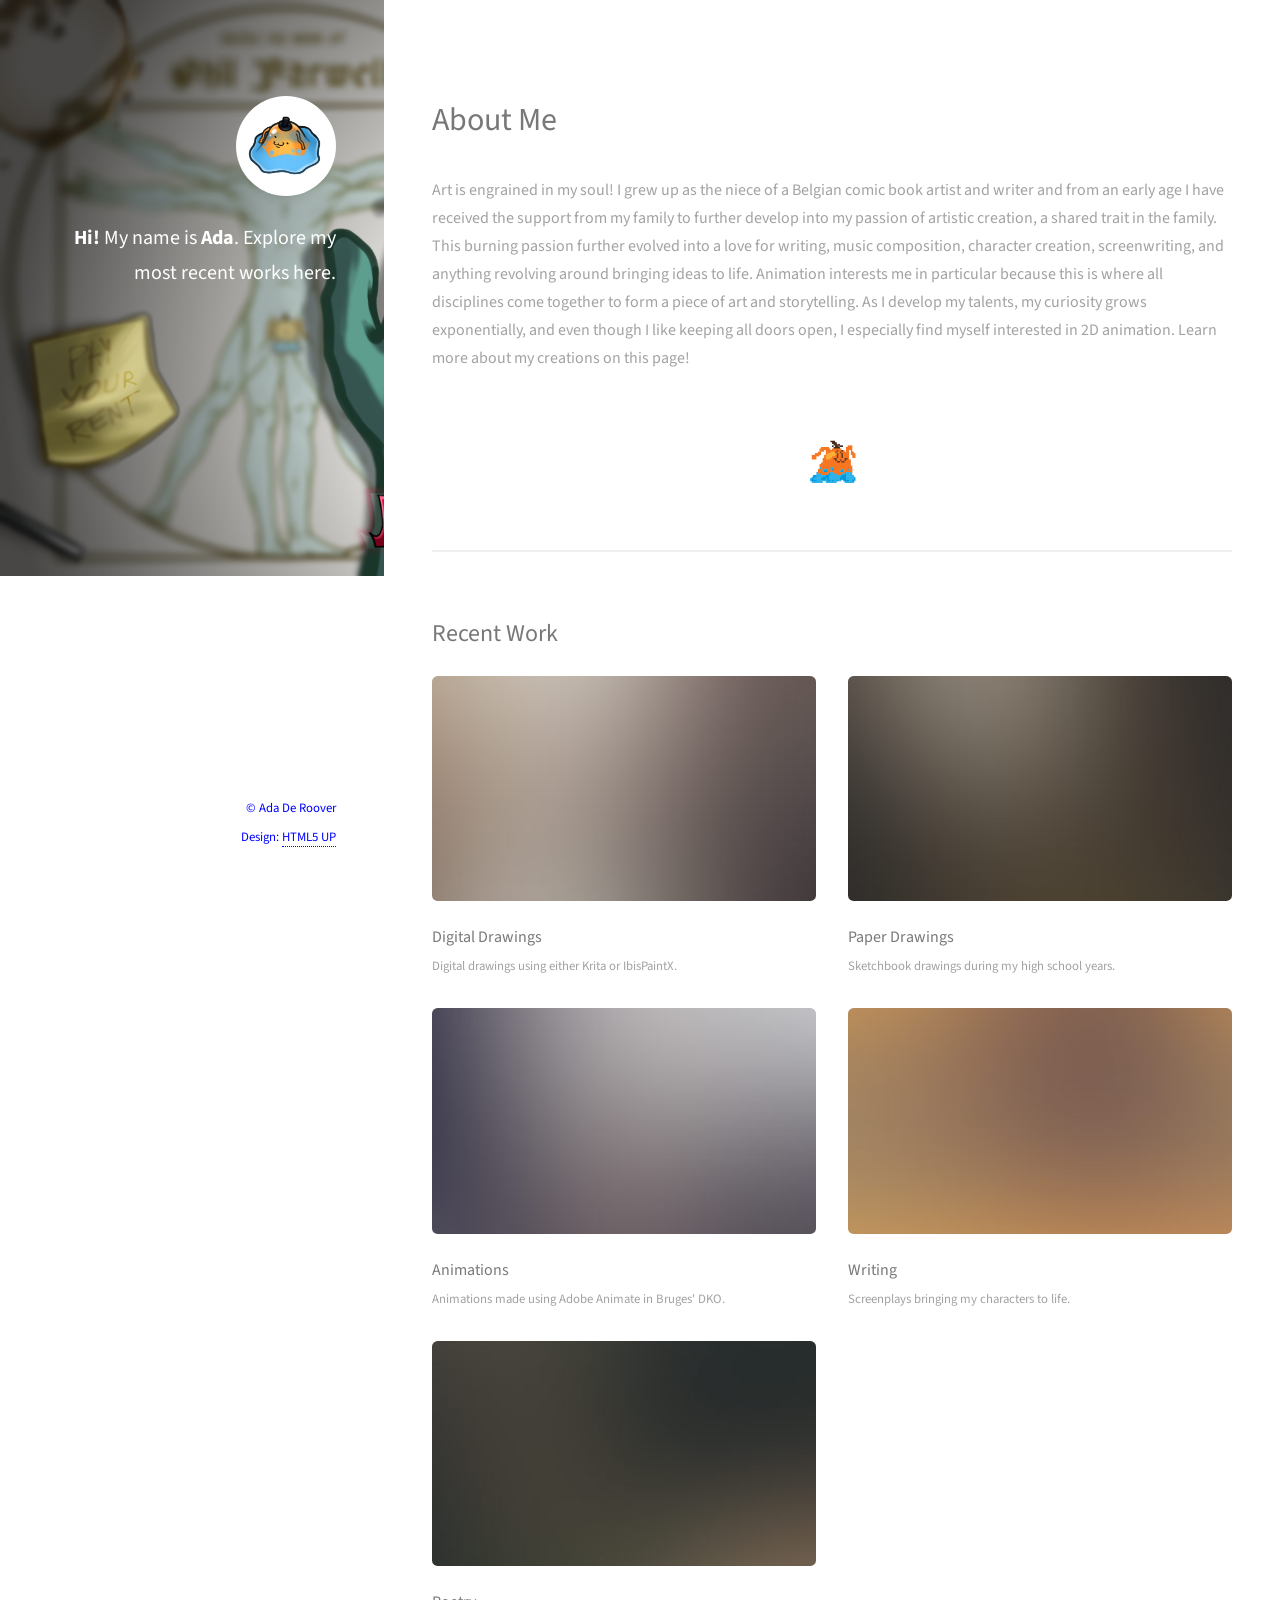
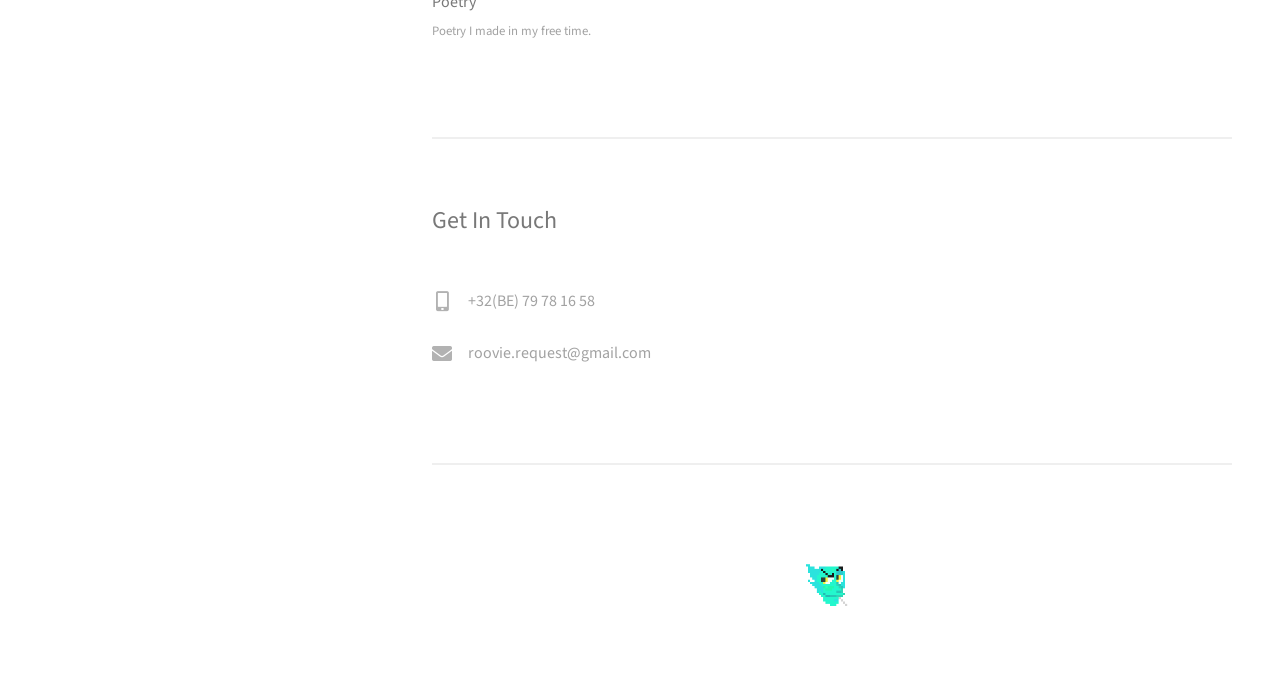
==== commit 2c406e89: "Index homepage updated initial push, updated and improved the index" ====
--- a/index.html
+++ b/index.html
@@ -17,9 +17,8 @@
 			<header id="header">
 				<div class="inner">
 					<a href="#" class="image avatar"><img src="images/avatar.jpg" alt="" /></a>
-					<h1><strong>I am Strata</strong>, a super simple<br />
-					responsive site template freebie<br />
-					crafted by <a href="http://html5up.net">HTML5 UP</a>.</h1>
+					<h1><strong>Hi!</strong> My name is <strong> Ada</strong>.<br />
+					Explore my most recent works here.</h1>
 				</div>
 			</header>
 
@@ -29,13 +28,17 @@
 				<!-- One -->
 					<section id="one">
 						<header class="major">
-							<h2>Ipsum lorem dolor aliquam ante commodo<br />
-							magna sed accumsan arcu neque.</h2>
+							<h2> About Me<br /></h2>
 						</header>
-						<p>Accumsan orci faucibus id eu lorem semper. Eu ac iaculis ac nunc nisi lorem vulputate lorem neque cubilia ac in adipiscing in curae lobortis tortor primis integer massa adipiscing id nisi accumsan pellentesque commodo blandit enim arcu non at amet id arcu magna. Accumsan orci faucibus id eu lorem semper nunc nisi lorem vulputate lorem neque cubilia.</p>
+						<p>Art is engrained in my soul! I grew up as the niece of a Belgian comic book artist and writer and from an early age I have received the support from my family to further develop into my passion of artistic creation, a shared trait in the family. This burning passion further evolved into a love for writing, music composition, character creation, screenwriting, and anything revolving around bringing ideas to life. Animation interests me in particular because this is where all disciplines come together to form a piece of art and storytelling. As I develop my talents, my curiosity grows exponentially, and even though I like keeping all doors open, I especially find myself interested in 2D animation. Learn more about my creations on this page!</p>
 						<ul class="actions">
-							<li><a href="#" class="button">Learn More</a></li>
+							<!--<li><a href="#" class="button">Learn More</a></li>-->
 						</ul>
+						<section id="gif-footer">
+    					<img src="images/MrJellybounce.gif"
+     						alt="Animatie"
+     						style="display:block; width:50px; height:auto; margin:20px auto;">
+					</section>
 					</section>
 
 				<!-- Two -->
@@ -44,46 +47,41 @@
 						<div class="row">
 							<article class="col-6 col-12-xsmall work-item">
 								<a href="images/fulls/01.jpg" class="image fit thumb"><img src="images/thumbs/01.jpg" alt="" /></a>
-								<h3>Magna sed consequat tempus</h3>
-								<p>Lorem ipsum dolor sit amet nisl sed nullam feugiat.</p>
+								<h3>Digital Drawings</h3>
+								<p>Digital drawings using either Krita or IbisPaintX.</p>
 							</article>
 							<article class="col-6 col-12-xsmall work-item">
 								<a href="images/fulls/02.jpg" class="image fit thumb"><img src="images/thumbs/02.jpg" alt="" /></a>
-								<h3>Ultricies lacinia interdum</h3>
-								<p>Lorem ipsum dolor sit amet nisl sed nullam feugiat.</p>
+								<h3>Paper Drawings</h3>
+								<p>Sketchbook drawings during my high school years.</p>
 							</article>
 							<article class="col-6 col-12-xsmall work-item">
 								<a href="images/fulls/03.jpg" class="image fit thumb"><img src="images/thumbs/03.jpg" alt="" /></a>
-								<h3>Tortor metus commodo</h3>
-								<p>Lorem ipsum dolor sit amet nisl sed nullam feugiat.</p>
+								<h3>Animations</h3>
+								<p>Animations made using Adobe Animate in Bruges' DKO.</p>
 							</article>
 							<article class="col-6 col-12-xsmall work-item">
 								<a href="images/fulls/04.jpg" class="image fit thumb"><img src="images/thumbs/04.jpg" alt="" /></a>
-								<h3>Quam neque phasellus</h3>
-								<p>Lorem ipsum dolor sit amet nisl sed nullam feugiat.</p>
-							</article>
-							<article class="col-6 col-12-xsmall work-item">
-								<a href="images/fulls/05.jpg" class="image fit thumb"><img src="images/thumbs/05.jpg" alt="" /></a>
-								<h3>Nunc enim commodo aliquet</h3>
-								<p>Lorem ipsum dolor sit amet nisl sed nullam feugiat.</p>
+								<h3>Writing</h3>
+								<p>Screenplays bringing my characters to life.</p>
+							
 							</article>
 							<article class="col-6 col-12-xsmall work-item">
 								<a href="images/fulls/06.jpg" class="image fit thumb"><img src="images/thumbs/06.jpg" alt="" /></a>
-								<h3>Risus ornare lacinia</h3>
-								<p>Lorem ipsum dolor sit amet nisl sed nullam feugiat.</p>
+								<h3>Poetry</h3>
+								<p>Poetry I made in my free time.</p>
 							</article>
 						</div>
 						<ul class="actions">
-							<li><a href="#" class="button">Full Portfolio</a></li>
+							
 						</ul>
 					</section>
 
 				<!-- Three -->
 					<section id="three">
 						<h2>Get In Touch</h2>
-						<p>Accumsan pellentesque commodo blandit enim arcu non at amet id arcu magna. Accumsan orci faucibus id eu lorem semper nunc nisi lorem vulputate lorem neque lorem ipsum dolor.</p>
 						<div class="row">
-							<div class="col-8 col-12-small">
+							<!--<div class="col-8 col-12-small">
 								<form method="post" action="#">
 									<div class="row gtr-uniform gtr-50">
 										<div class="col-6 col-12-xsmall"><input type="text" name="name" id="name" placeholder="Name" /></div>
@@ -94,22 +92,22 @@
 								<ul class="actions">
 									<li><input type="submit" value="Send Message" /></li>
 								</ul>
-							</div>
+							</div>-->
 							<div class="col-4 col-12-small">
 								<ul class="labeled-icons">
 									<li>
-										<h3 class="icon solid fa-home"><span class="label">Address</span></h3>
-										1234 Somewhere Rd.<br />
-										Nashville, TN 00000<br />
-										United States
+										
+										
+										
+										
 									</li>
 									<li>
 										<h3 class="icon solid fa-mobile-alt"><span class="label">Phone</span></h3>
-										000-000-0000
+										+32(BE) 79 78 16 58
 									</li>
 									<li>
 										<h3 class="icon solid fa-envelope"><span class="label">Email</span></h3>
-										<a href="#">hello@untitled.tld</a>
+										roovie.request@gmail.com
 									</li>
 								</ul>
 							</div>
@@ -117,6 +115,14 @@
 					</section>
 
 				<!-- Four -->
+				
+					<section id="gif-footer">
+    					<img src="images/Phil_blink.gif"
+     						alt="Animatie"
+     						style="display:block; width:70px; height:auto; margin:20px auto;">
+					</section>
+				
+				
 				<!--
 					<section id="four">
 						<h2>Elements</h2>
@@ -439,14 +445,15 @@
 		<!-- Footer -->
 			<footer id="footer">
 				<div class="inner">
-					<ul class="icons">
+					<!--<ul class="icons">
+						<li><a href="#" class="icon brands fa-instagram"><span class="label">Instagram</span></a></li>
 						<li><a href="#" class="icon brands fa-twitter"><span class="label">Twitter</span></a></li>
 						<li><a href="#" class="icon brands fa-github"><span class="label">Github</span></a></li>
 						<li><a href="#" class="icon brands fa-dribbble"><span class="label">Dribbble</span></a></li>
 						<li><a href="#" class="icon solid fa-envelope"><span class="label">Email</span></a></li>
-					</ul>
+					</ul>-->
 					<ul class="copyright">
-						<li>&copy; Untitled</li><li>Design: <a href="http://html5up.net">HTML5 UP</a></li>
+						<li>&copy; Ada De Roover</li><li>Design: <a href="http://html5up.net">HTML5 UP</a></li>
 					</ul>
 				</div>
 			</footer>
@@ -458,6 +465,5 @@
 			<script src="assets/js/breakpoints.min.js"></script>
 			<script src="assets/js/util.js"></script>
 			<script src="assets/js/main.js"></script>
-
 	</body>
 </html>
--- a/assets/css/main.css
+++ b/assets/css/main.css
@@ -1,5 +1,5 @@
 @import url("fontawesome-all.min.css");
-@import url("https://fonts.googleapis.com/css?family=Source+Sans+Pro:400,400italic");
+@import url("https://fonts.googleapis.com/css?family=Source+Sans+Pro:400,400italic,700,700italic");
 
 /*
 	Strata by HTML5 UP
@@ -111,19 +111,19 @@
 		-ms-transition: color 0.2s ease-in-out, border-color 0.2s ease-in-out;
 		transition: color 0.2s ease-in-out, border-color 0.2s ease-in-out;
 		border-bottom: dotted 1px;
-		color: #49bf9d;
+		color: rgb(0, 4, 255);
 		text-decoration: none;
 	}
 
 		a:hover {
 			border-bottom-color: transparent;
-			color: #49bf9d !important;
+			color: rgb(69, 167, 255)!important;
 			text-decoration: none;
 		}
 
 	strong, b {
 		color: #787878;
-		font-weight: 400;
+		font-weight: 700;
 	}
 
 	em, i {
@@ -1765,7 +1765,7 @@
 	}
 
 	header p {
-		color: #b2b2b2;
+		color: #b2a2a2;
 		position: relative;
 		margin: 0 0 1.5em 0;
 	}
@@ -1841,7 +1841,7 @@
 		input[type="email"]:focus,
 		select:focus,
 		textarea:focus {
-			border-color: #49bf9d;
+			border-color: rgb(0, 4, 255);
 		}
 
 	select {
@@ -1946,7 +1946,7 @@
 
 		input[type="checkbox"]:focus + label:before,
 		input[type="radio"]:focus + label:before {
-			border-color: #49bf9d;
+			border-color: rgb(0, 4, 255);
 		}
 
 	input[type="checkbox"] + label:before {
@@ -2464,8 +2464,8 @@
 		input[type="reset"]:hover,
 		input[type="button"]:hover,
 		.button:hover {
-			border-color: #49bf9d;
-			color: #49bf9d !important;
+			border-color: rgb(0, 4, 255);
+			color: rgb(0, 4, 255)!important;
 		}
 
 		input[type="submit"]:active,
@@ -2473,8 +2473,8 @@
 		input[type="button"]:active,
 		.button:active {
 			background-color: rgba(73, 191, 157, 0.1);
-			border-color: #49bf9d;
-			color: #49bf9d !important;
+			border-color: rgb(0, 4, 255);
+			color: rgb(0, 4, 255)!important;
 		}
 
 		input[type="submit"].icon,
@@ -2517,8 +2517,8 @@
 		input[type="reset"].primary,
 		input[type="button"].primary,
 		.button.primary {
-			background-color: #49bf9d;
-			border-color: #49bf9d;
+			background-color: #ff5aae;
+			border-color: #ff5aae;
 			color: #ffffff !important;
 		}
 
@@ -2526,16 +2526,16 @@
 			input[type="reset"].primary:hover,
 			input[type="button"].primary:hover,
 			.button.primary:hover {
-				background-color: #5cc6a7;
-				border-color: #5cc6a7;
+				background-color: rgb(0, 4, 255);
+				border-color: rgb(0, 4, 255);
 			}
 
 			input[type="submit"].primary:active,
 			input[type="reset"].primary:active,
 			input[type="button"].primary:active,
 			.button.primary:active {
-				background-color: #3eb08f;
-				border-color: #3eb08f;
+				background-color: rgb(0, 4, 255);
+				border-color: rgb(0, 4, 255);
 			}
 
 		input[type="submit"].disabled, input[type="submit"]:disabled,
@@ -2591,13 +2591,13 @@
 		-webkit-justify-content: space-between;
 		-ms-justify-content: space-between;
 		justify-content: space-between;
-		background-color: #1f1815;
+		background: linear-gradient(to bottom, #ffffff, #ff5aae);
 		background-attachment: scroll,								scroll;
-		background-image: url("images/overlay.png"), url("../../images/bg.jpg");
+		background-image: url("images/overlay.png"), url("../../images/banner portfolio.png");
 		background-position: top left,							top left;
 		background-repeat: repeat,								no-repeat;
 		background-size: auto,								150%;
-		color: rgba(255, 255, 255, 0.5);
+		color: rgb(255, 255, 255);
 		height: 100%;
 		left: 0;
 		padding: 8em 4em;
@@ -2624,7 +2624,7 @@
 		}
 
 		#header strong, #header b {
-			color: #ffffff;
+			color: rgb(255, 255, 255);
 		}
 
 		#header h2, #header h3, #header h4, #header h5, #header h6 {
@@ -2632,7 +2632,7 @@
 		}
 
 		#header h1 {
-			color: rgba(255, 255, 255, 0.5);
+			color: rgb(255, 255, 255);
 			font-size: 1.35em;
 			line-height: 1.75em;
 			margin: 0;
@@ -2650,11 +2650,11 @@
 	}
 
 		#footer .icons a {
-			color: rgba(255, 255, 255, 0.4);
+			color: rgb(0, 4, 255);
 		}
 
 	#footer .copyright {
-		color: rgba(255, 255, 255, 0.4);
+		color: rgb(0, 4, 255);
 		font-size: 0.8em;
 		list-style: none;
 		margin: 1em 0 0 0;
@@ -3077,7 +3077,7 @@
 
 			#footer {
 				background-attachment: scroll;
-				background-color: #1f1815;
+				background: linear-gradient(to bottom, #ffffff, #ff5aae);
 				background-image: url("images/overlay.png"), url("../../images/bg.jpg");
 				background-position: top left,						bottom center;
 				background-repeat: repeat,							no-repeat;
@@ -3217,5 +3217,20 @@
 				margin-left: 0;
 				padding-left: 0;
 			}
-
-	}+			
+			/*#gif-footer {
+				width: 100%;
+				text-align: center;
+				padding: 3em 0;
+			}
+
+			#gif-footer img {
+				width: 50 px;
+				max-width: 100%;
+				height: auto;
+				display: inline-block;
+				margin: 0 auto;
+			}*/
+
+
+		
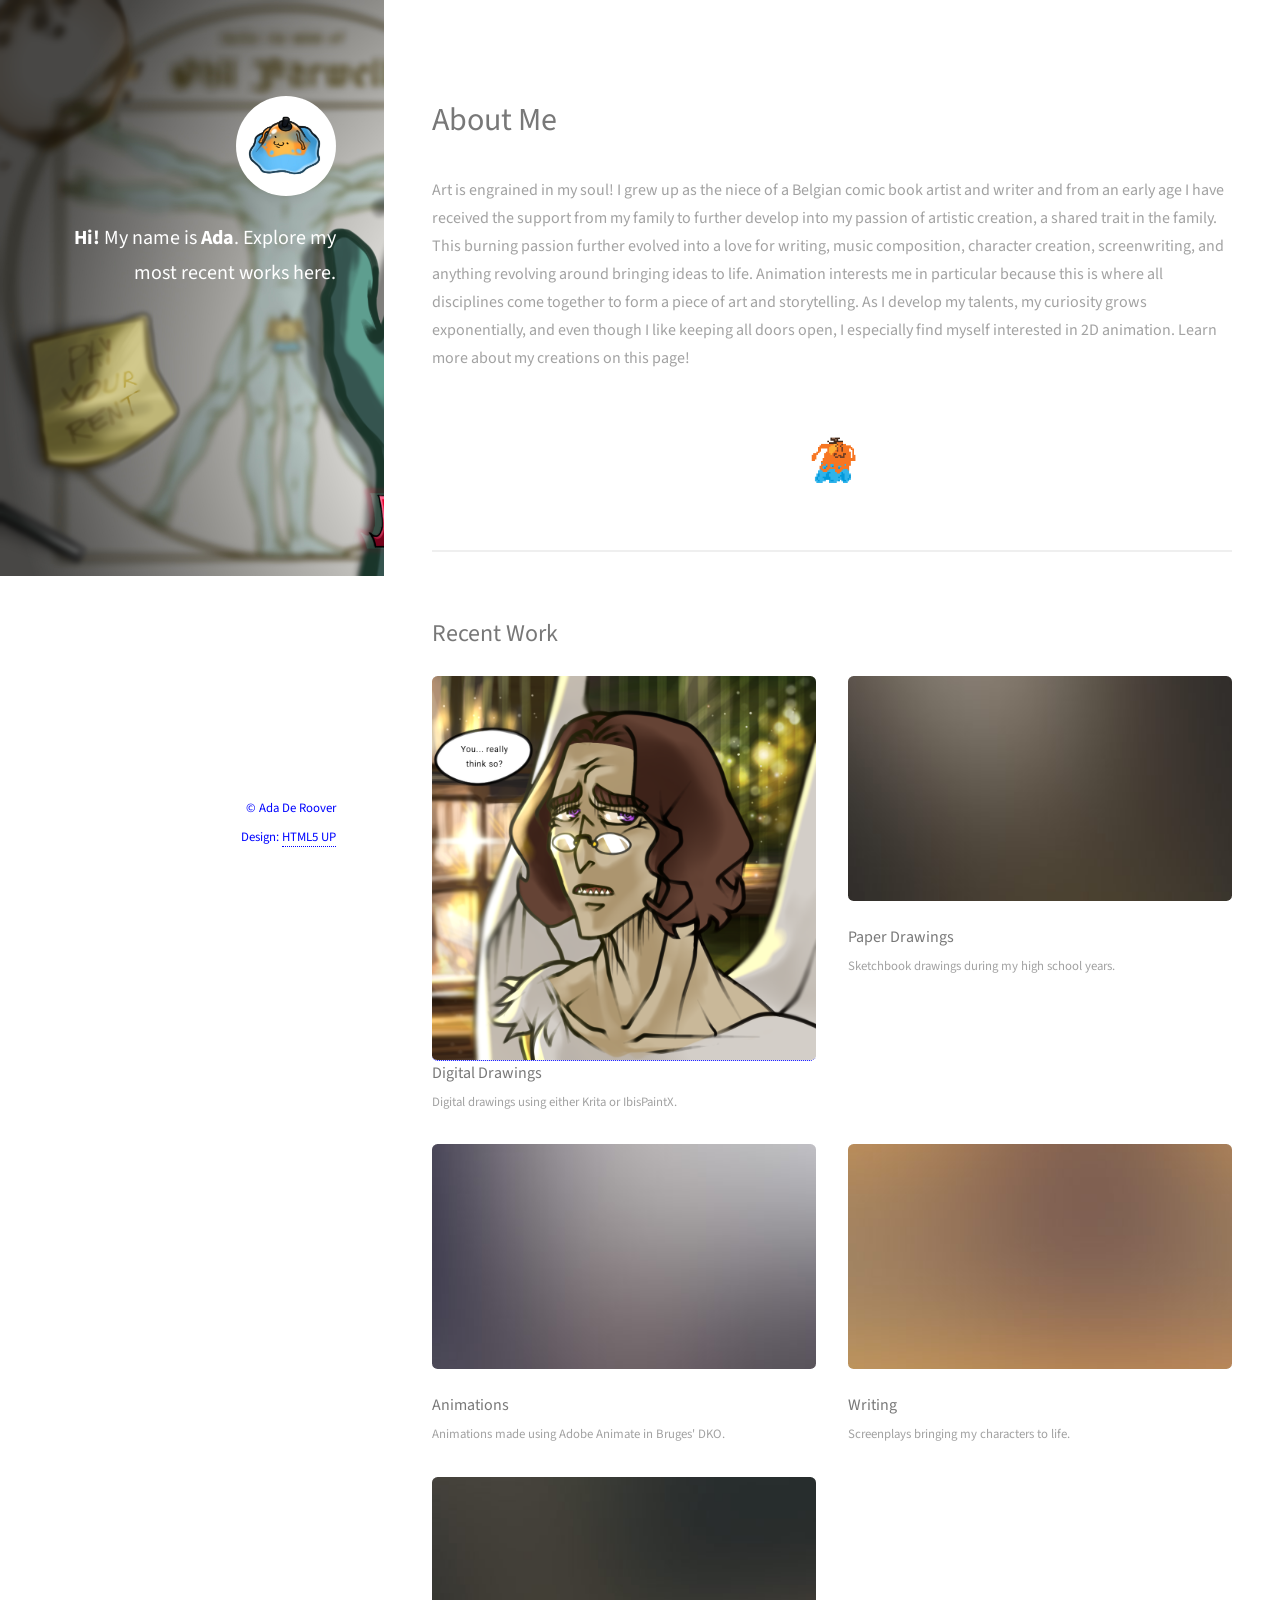
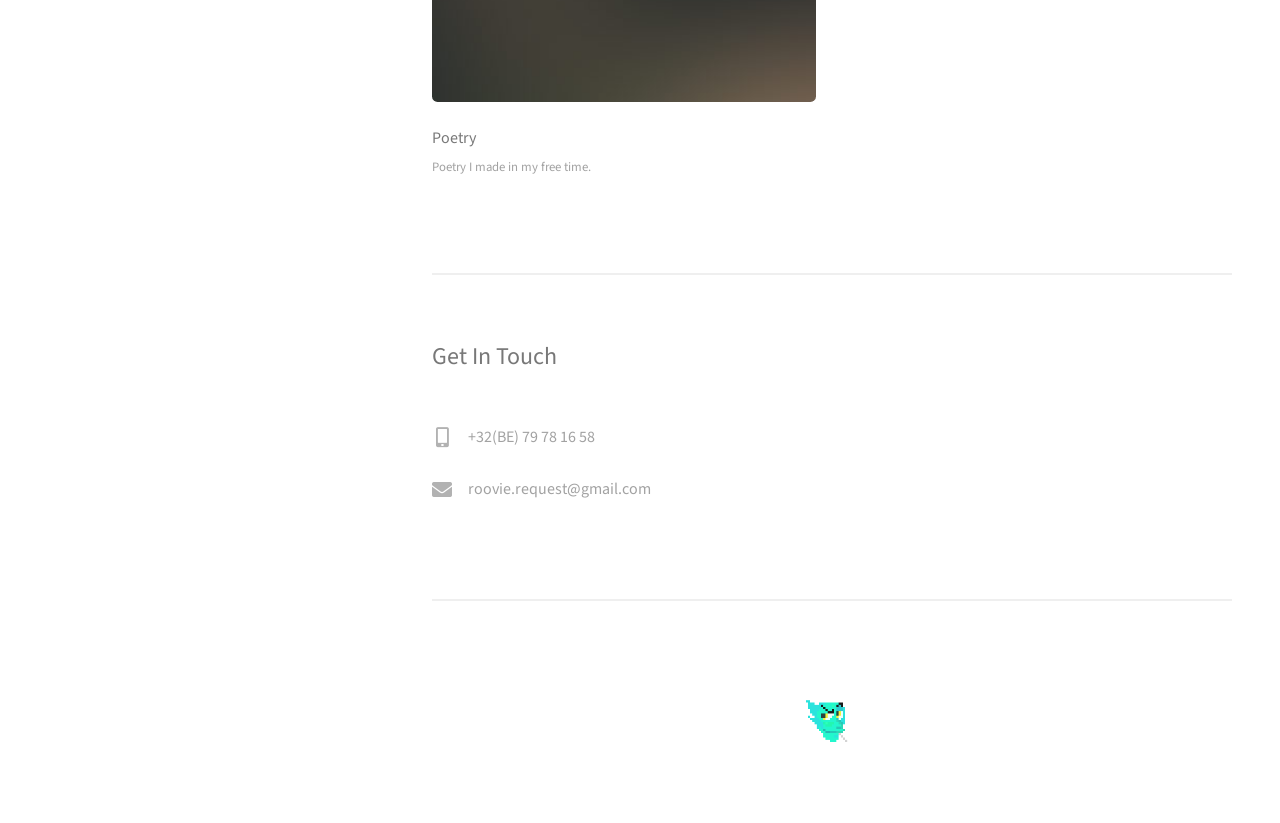
==== commit 04aacde1: "Made Digital Drawings page Made separate html, then exported all digital drawings into the new Digit" ====
--- a/index.html
+++ b/index.html
@@ -46,7 +46,10 @@
 						<h2>Recent Work</h2>
 						<div class="row">
 							<article class="col-6 col-12-xsmall work-item">
-								<a href="images/fulls/01.jpg" class="image fit thumb"><img src="images/thumbs/01.jpg" alt="" /></a>
+								<!-- <a href="images/fulls/01.jpg" class="image fit thumb"><img src="images/thumbs/01.jpg" alt="" /></a> -->
+								<a href="digital-drawings.html" class="fit page-link">
+    								<img src="images/fulls/Ibispaint%20drawings/Birdie%205_final_2025.png" alt="">
+								</a>
 								<h3>Digital Drawings</h3>
 								<p>Digital drawings using either Krita or IbisPaintX.</p>
 							</article>
--- a/assets/css/main.css
+++ b/assets/css/main.css
@@ -2097,6 +2097,90 @@
 				background: url("images/overlay.png"), url("images/overlay.png");
 				opacity: 1.0;
 			}
+
+/* Image that links to another page */
+
+.image.page-link {
+    text-align: center;
+    cursor: pointer;
+}
+
+.image.page-link:after {
+    -moz-transition: opacity 0.2s ease-in-out;
+    -webkit-transition: opacity 0.2s ease-in-out;
+    -ms-transition: opacity 0.2s ease-in-out;
+    transition: opacity 0.2s ease-in-out;
+
+    border-radius: 0.35em;
+    border: solid 3px rgba(255,255,255,0.5);
+    color: #fff;
+    content: 'Open Page';
+    display: inline-block;
+    font-size: 0.8em;
+    font-weight: 400;
+    left: 50%;
+    line-height: 2.25em;
+    margin: -1.25em 0 0 -4em;
+    opacity: 0;
+    padding: 0 1.5em;
+    position: absolute;
+    text-align: center;
+    text-decoration: none;
+    top: 50%;
+    white-space: nowrap;
+}
+
+.image.page-link:hover:after {
+    opacity: 1.0;
+}
+
+.image.page-link:hover:before {
+    background: url("images/overlay.png"), url("images/overlay.png");
+    opacity: 1.0;
+}
+
+.page-link img {
+    display: block;
+    width: 100%;
+}
+
+.page-link {
+    position: relative;
+    display: block;
+    overflow: hidden;
+    border-radius: 0.35em;
+}
+
+.page-link img {
+    display: block;
+    width: 100%;
+    transition: transform 0.3s ease;
+}
+
+.page-link::after {
+    content: "Go to page";
+    position: absolute;
+    inset: 0;
+    display: flex;
+    align-items: center;
+    justify-content: center;
+
+    background: rgba(0, 0, 0, 0.45);
+    color: #fff;
+    font-size: 1rem;
+    font-weight: 00;
+
+    opacity: 0;
+    transition: opacity 0.3s ease;
+}
+
+.page-link:hover::after {
+    opacity: 1;
+}
+
+.page-link:hover img {
+    transform: scale(1.05);
+}
 
 		.image img {
 			border-radius: 0.35em;
@@ -3231,6 +3315,8 @@
 				display: inline-block;
 				margin: 0 auto;
 			}*/
-
-
-		
+body.digital-drawings #header {
+    background-image: 
+        url("../../images/overlay.png"),
+        url("../../images/banner-digital-drawings.png") !important;
+	}
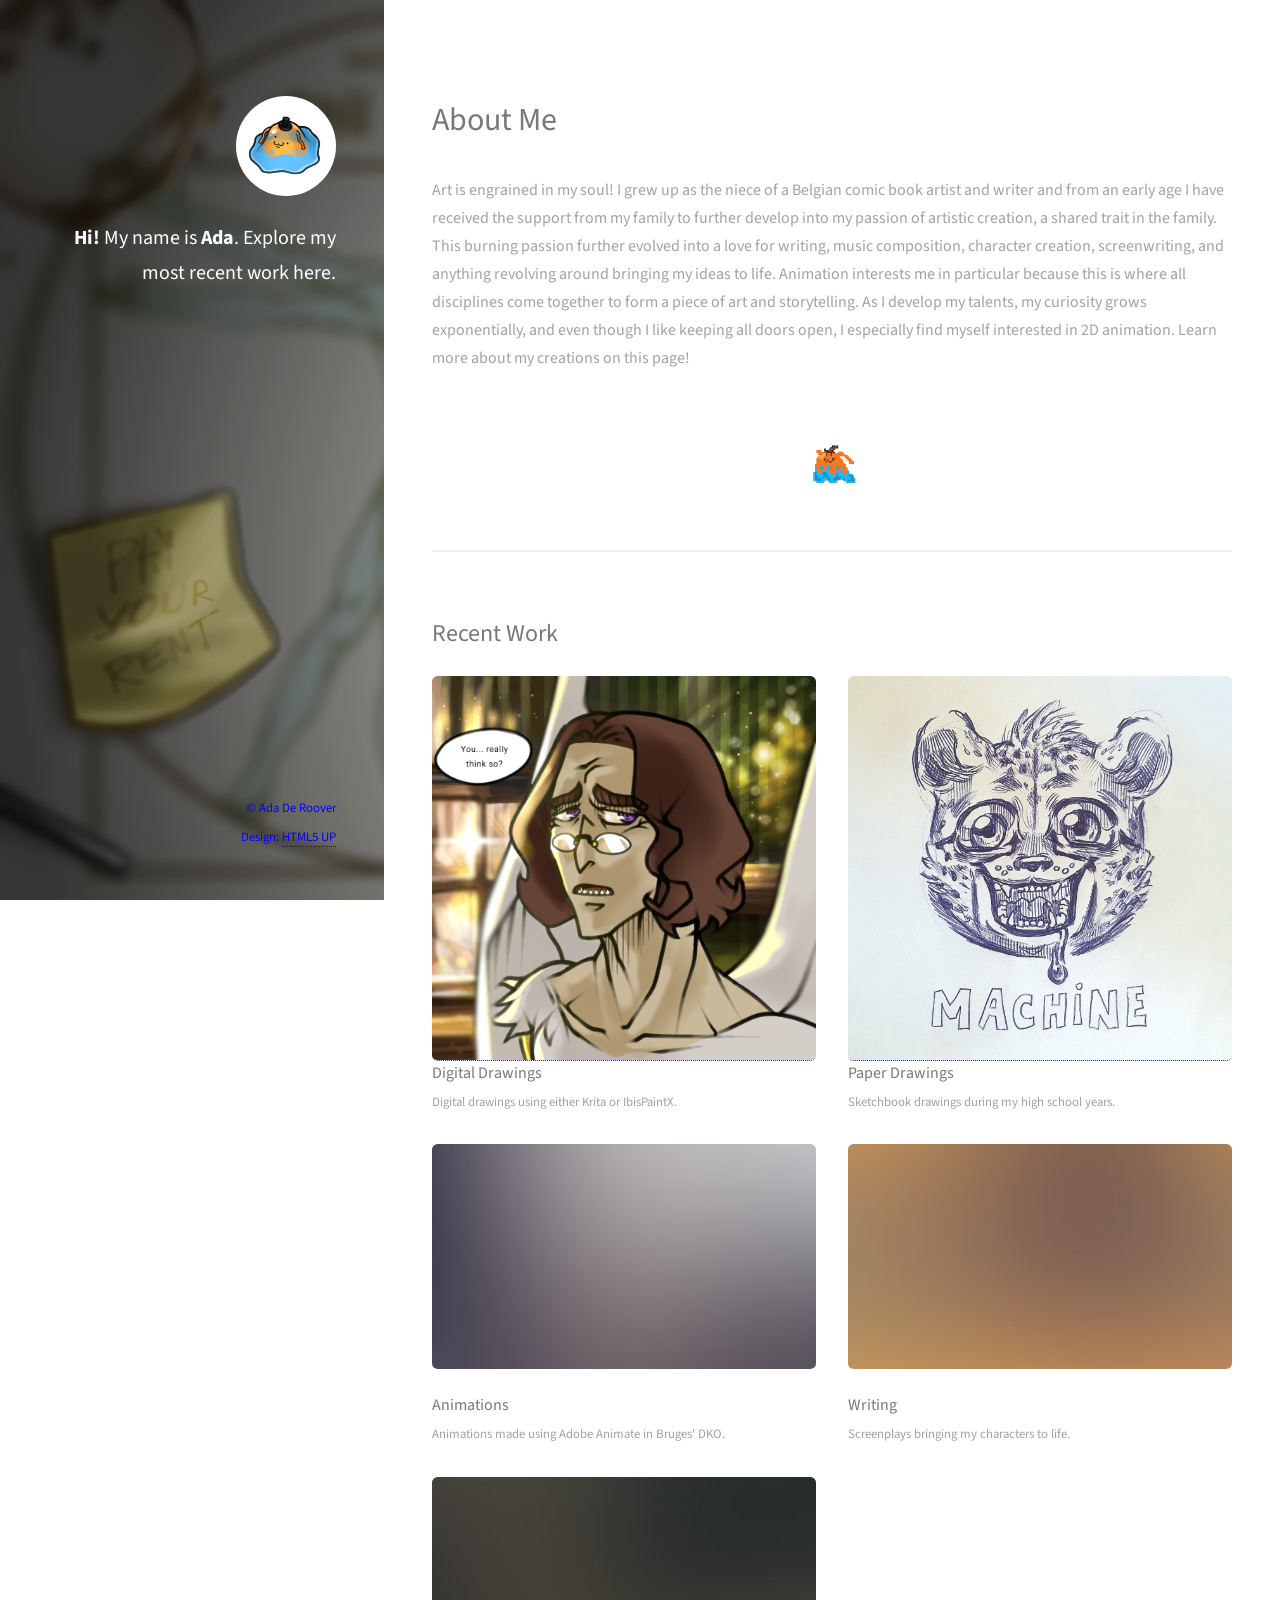
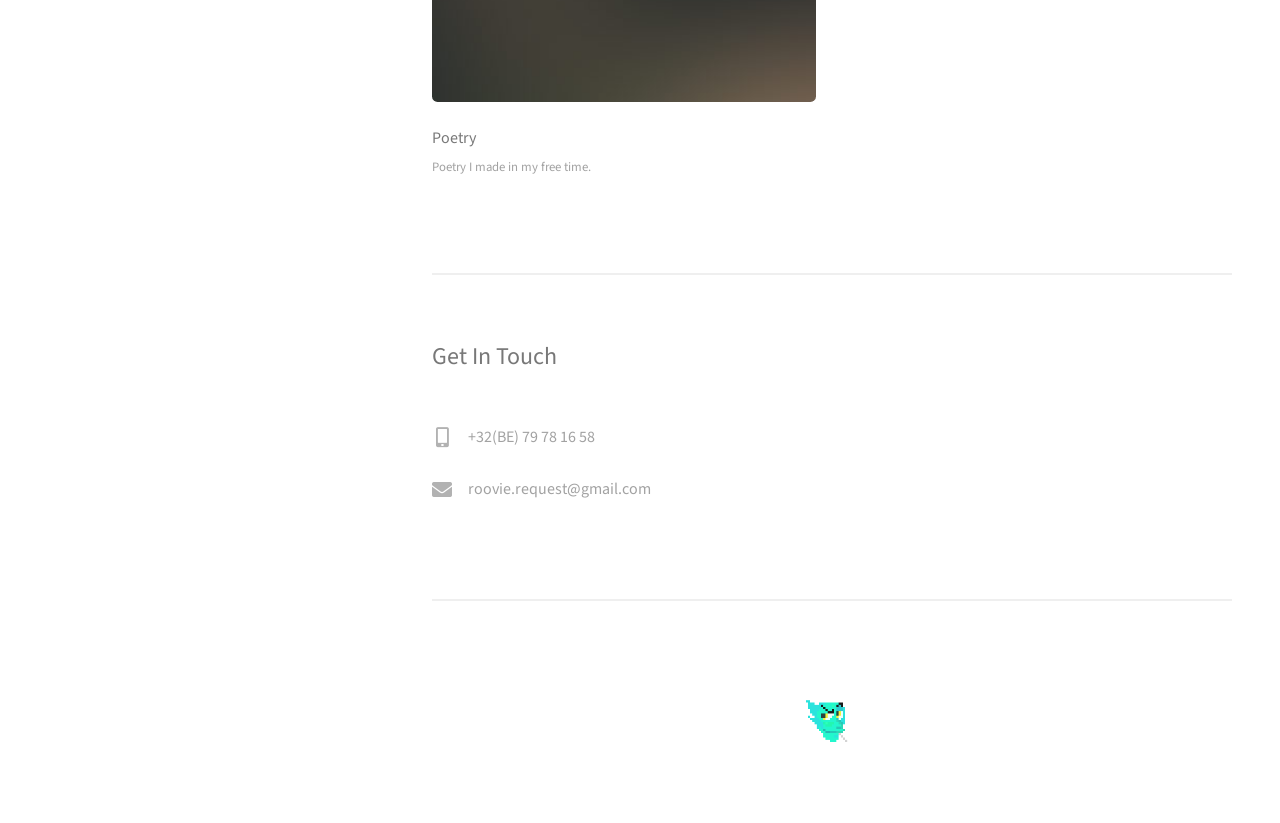
==== commit 0c1c61c2: "Made paper drawings html and perfected digital drawings html Added quotes per html, custom backgroun" ====
--- a/index.html
+++ b/index.html
@@ -11,14 +11,14 @@
 		<meta name="viewport" content="width=device-width, initial-scale=1, user-scalable=no" />
 		<link rel="stylesheet" href="assets/css/main.css" />
 	</head>
-	<body class="is-preload">
+	<body class="is-preload home">
 
 		<!-- Header -->
 			<header id="header">
 				<div class="inner">
 					<a href="#" class="image avatar"><img src="images/avatar.jpg" alt="" /></a>
 					<h1><strong>Hi!</strong> My name is <strong> Ada</strong>.<br />
-					Explore my most recent works here.</h1>
+					Explore my most recent work here.</h1>
 				</div>
 			</header>
 
@@ -30,7 +30,7 @@
 						<header class="major">
 							<h2> About Me<br /></h2>
 						</header>
-						<p>Art is engrained in my soul! I grew up as the niece of a Belgian comic book artist and writer and from an early age I have received the support from my family to further develop into my passion of artistic creation, a shared trait in the family. This burning passion further evolved into a love for writing, music composition, character creation, screenwriting, and anything revolving around bringing ideas to life. Animation interests me in particular because this is where all disciplines come together to form a piece of art and storytelling. As I develop my talents, my curiosity grows exponentially, and even though I like keeping all doors open, I especially find myself interested in 2D animation. Learn more about my creations on this page!</p>
+						<p>Art is engrained in my soul! I grew up as the niece of a Belgian comic book artist and writer and from an early age I have received the support from my family to further develop into my passion of artistic creation, a shared trait in the family. This burning passion further evolved into a love for writing, music composition, character creation, screenwriting, and anything revolving around bringing my ideas to life. Animation interests me in particular because this is where all disciplines come together to form a piece of art and storytelling. As I develop my talents, my curiosity grows exponentially, and even though I like keeping all doors open, I especially find myself interested in 2D animation. Learn more about my creations on this page!</p>
 						<ul class="actions">
 							<!--<li><a href="#" class="button">Learn More</a></li>-->
 						</ul>
@@ -54,7 +54,10 @@
 								<p>Digital drawings using either Krita or IbisPaintX.</p>
 							</article>
 							<article class="col-6 col-12-xsmall work-item">
-								<a href="images/fulls/02.jpg" class="image fit thumb"><img src="images/thumbs/02.jpg" alt="" /></a>
+								<!-- <a href="images/fulls/01.jpg" class="image fit thumb"><img src="images/thumbs/01.jpg" alt="" /></a> -->
+								<a href="paper-drawings.html" class="fit page-link">
+    								<img src="images/Paper_Drawings_Thumb.jpg" alt="">
+								</a>
 								<h3>Paper Drawings</h3>
 								<p>Sketchbook drawings during my high school years.</p>
 							</article>
--- a/assets/css/main.css
+++ b/assets/css/main.css
@@ -2049,20 +2049,31 @@
 			-webkit-transition: opacity 0.2s ease-in-out;
 			-ms-transition: opacity 0.2s ease-in-out;
 			transition: opacity 0.2s ease-in-out;
-			background: url("images/overlay.png");
+			background: rgba(0,0,0,0.45);
 			border-radius: 0.35em;
-			content: '';
-			display: block;
-			height: 100%;
-			left: 0;
-			opacity: 0.5;
-			position: absolute;
-			top: 0;
-			width: 100%;
+    	content: '';
+    	display: block;
+    	position: absolute;
+    	inset: 0;
+    	opacity: 0;
+    	z-index: 1;
+    	pointer-events: none;
 		}
 
 		.image.thumb {
 			text-align: center;
+			overflow: hidden;
+			position: relative;
+		}
+
+		.image.thumb img {
+    		display: block;
+    		width: 100%;
+    		transition: transform 0.3s ease;
+		}
+
+		.image.thumb:hover img {
+    		transform: scale(1.05);
 		}
 
 			.image.thumb:after {
@@ -2094,8 +2105,27 @@
 			}
 
 			.image.thumb:hover:before {
-				background: url("images/overlay.png"), url("images/overlay.png");
+				background: rgba(0,0,0,0.45);
 				opacity: 1.0;
+			}
+			.image.thumb::before {
+    			content: "";
+				position: absolute;
+    			inset: 0;
+				background: rgba(0, 0, 0, 0.45);
+				opacity: 0;
+    			transition: opacity 0.3s ease;
+				border-radius: 0.35em;
+				z-index: 1;
+				pointer-events: none;
+			}
+
+			.image.thumb:hover::before {
+				opacity: 1;
+			}
+
+			.image.thumb::after {
+				z-index: 2;
 			}
 
 /* Image that links to another page */
@@ -2183,8 +2213,9 @@
 }
 
 		.image img {
-			border-radius: 0.35em;
 			display: block;
+    		position: relative;
+    		z-index: 0;
 		}
 
 		.image.left {
@@ -3315,8 +3346,75 @@
 				display: inline-block;
 				margin: 0 auto;
 			}*/
-body.digital-drawings #header {
-    background-image: 
-        url("../../images/overlay.png"),
-        url("../../images/banner-digital-drawings.png") !important;
-	}+}
+.home #header {
+    background-image: linear-gradient(rgba(0,0,0,0.25), rgba(0,0,0,0.25)), url("../../images/banner portfolio.png");
+    background-position: top left;
+    background-repeat: no-repeat;
+    background-size: cover;
+}
+
+.digital-drawings #header {
+    background-image: linear-gradient(rgba(0,0,0,0.25), rgba(0,0,0,0.25)), url("../../images/banner-digital-drawings.png");
+    background-position: top left;
+    background-repeat: no-repeat;
+    background-size: cover;
+}
+.digital-drawings #header h1 {
+    color: #dbdbdb;
+    font-style: italic;
+}
+.digital-drawings #header h1 strong {
+    color: #dbdbdb;
+}
+.digital-drawings #header h1::before {
+    content: "“";
+    font-size: 5em;
+    line-height: 0;
+    vertical-align: -0.45em;
+    margin-right: 0.05em;
+    color: rgba(208, 208, 208, 0.6);
+    font-style: normal;
+}
+
+.digital-drawings #header h1::after {
+    content: "”";
+    font-size: 5em;
+    line-height: 0;
+    vertical-align: -0.45em;
+    margin-left: 0.05em;
+    color: rgba(208, 208, 208, 0.6);
+    font-style: normal;
+}
+.paper-drawings #header {
+    background-image: linear-gradient(rgba(0,0,0,0.25), rgba(0,0,0,0.25)), url("../../images/banner-paper-drawings.jpg");
+    background-position: top left;
+    background-repeat: no-repeat;
+    background-size: cover;
+}
+.paper-drawings #header h1 {
+    color: #f4f4f4;
+    font-style: italic;
+}
+.paper-drawings #header h1 strong {
+    color: #f4f4f4;
+}
+.paper-drawings #header h1::before {
+    content: "“";
+    font-size: 5em;
+    line-height: 0;
+    vertical-align: -0.45em;
+    margin-right: 0.05em;
+    color: rgba(252, 252, 252, 0.5);
+    font-style: normal;
+}
+
+.paper-drawings #header h1::after {
+    content: "”";
+    font-size: 5em;
+    line-height: 0;
+    vertical-align: -0.45em;
+    margin-left: 0.05em;
+    color: rgba(252, 252, 252, 0.5);
+    font-style: normal;
+}
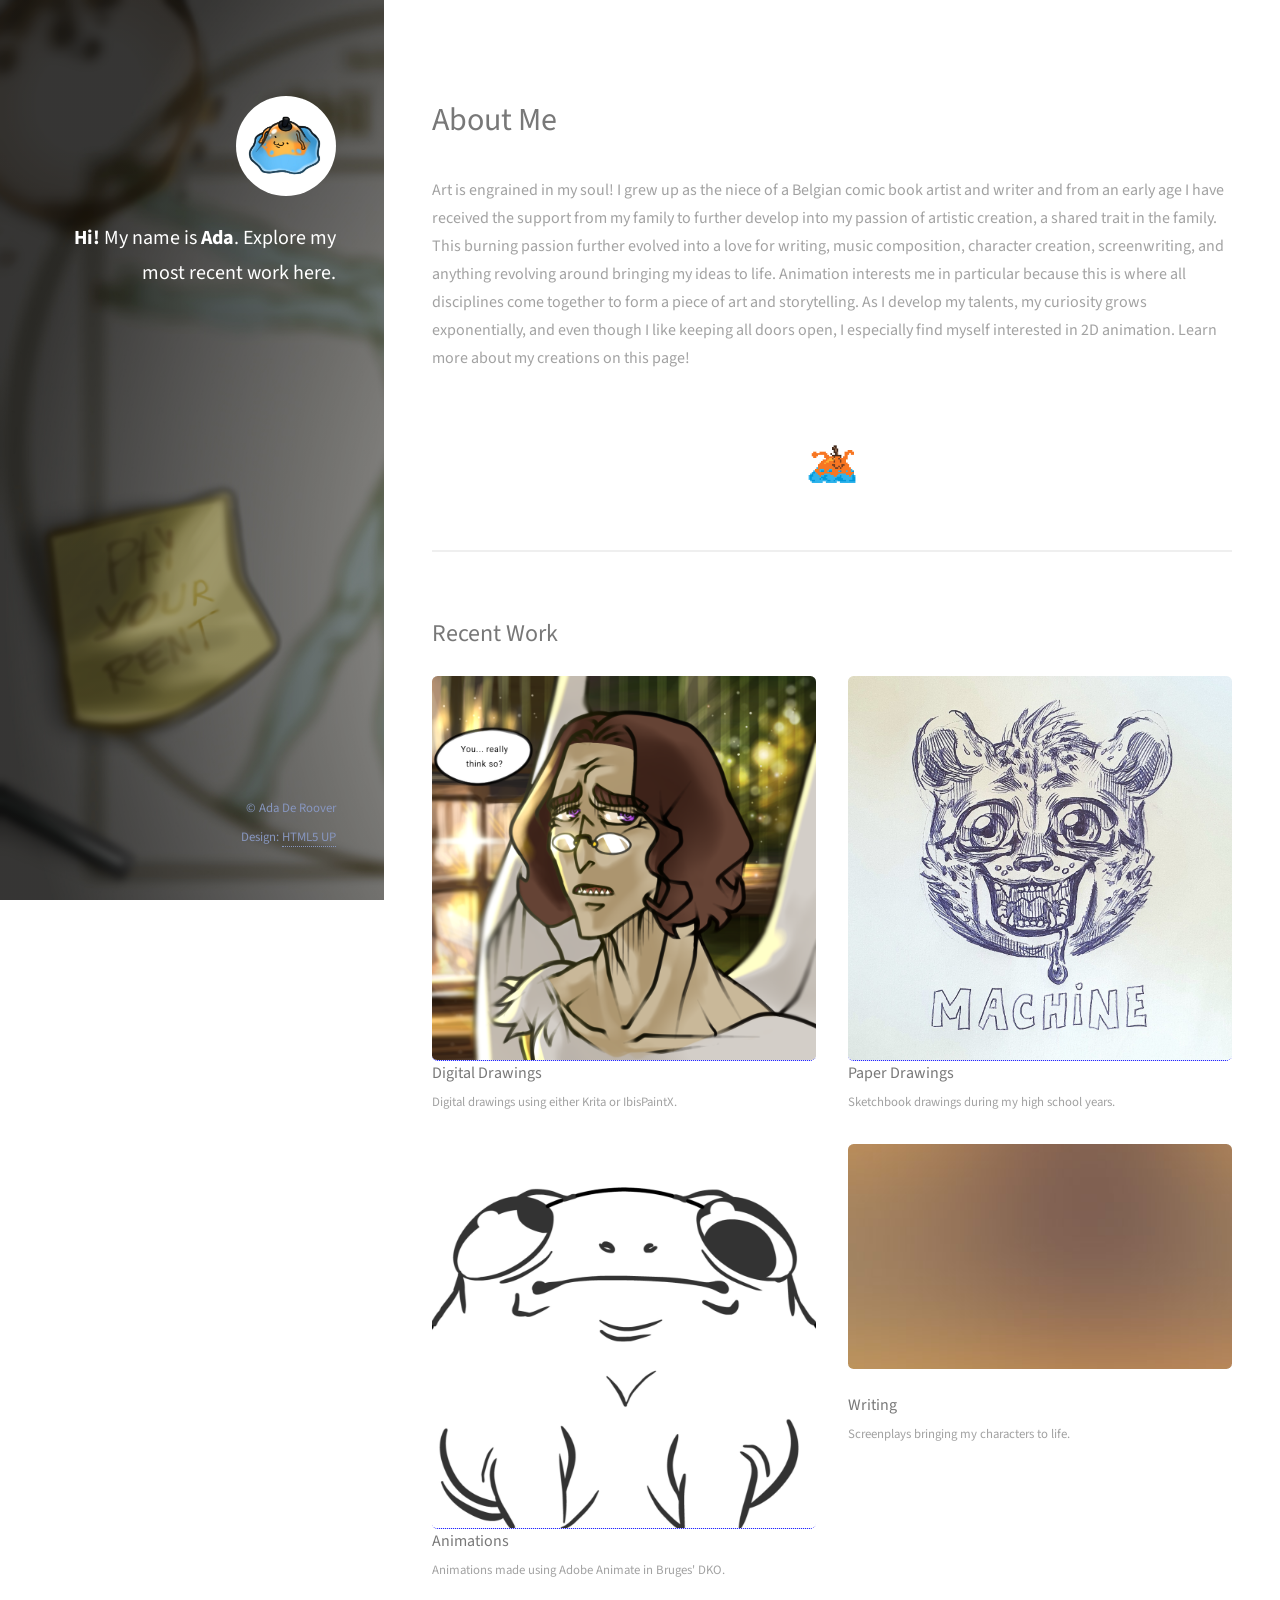
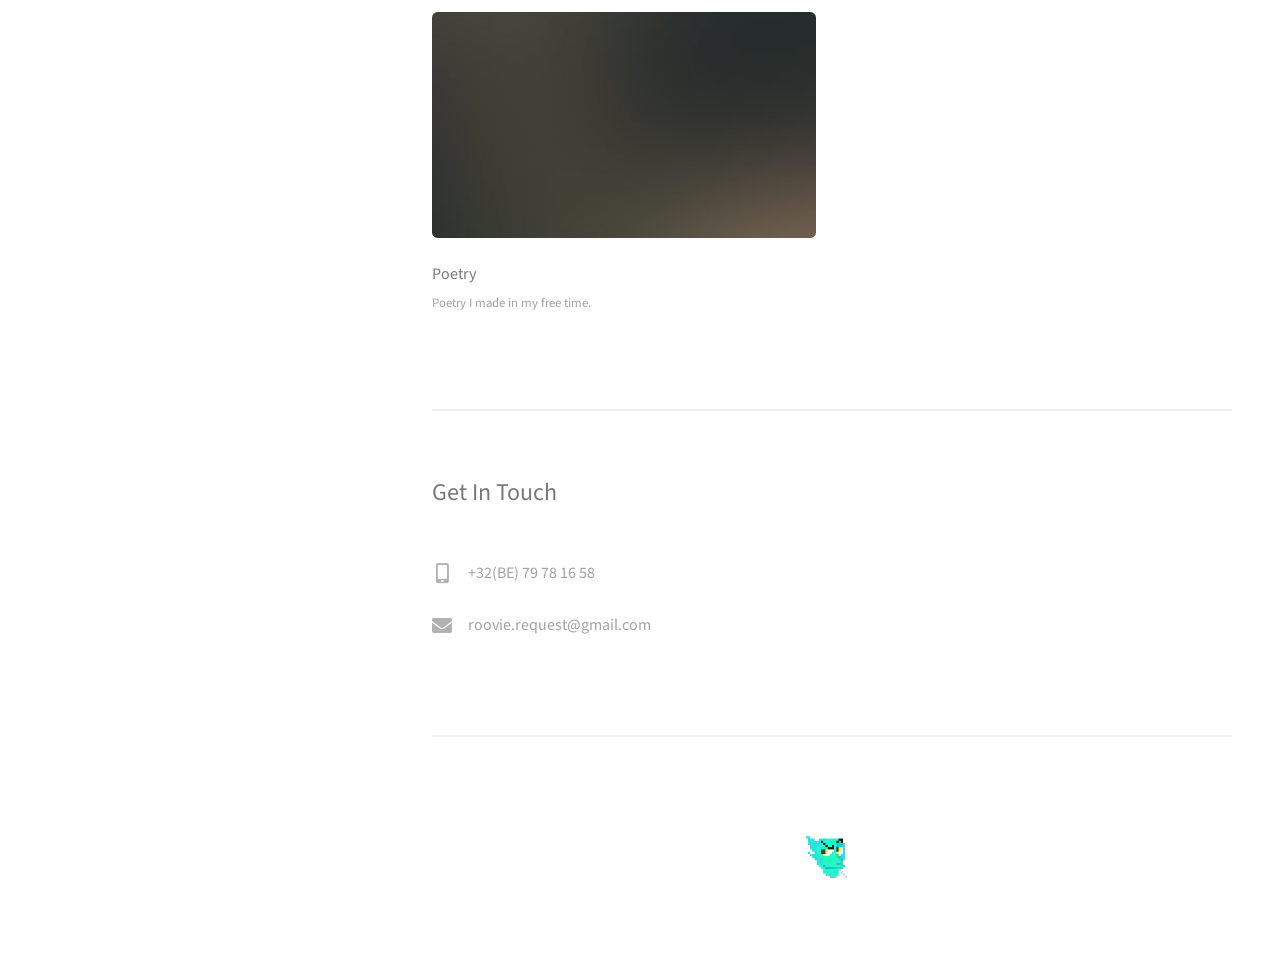
==== commit 81af4d7c: "made animations html made animations html and debugged" ====
--- a/index.html
+++ b/index.html
@@ -62,7 +62,10 @@
 								<p>Sketchbook drawings during my high school years.</p>
 							</article>
 							<article class="col-6 col-12-xsmall work-item">
-								<a href="images/fulls/03.jpg" class="image fit thumb"><img src="images/thumbs/03.jpg" alt="" /></a>
+								<!-- <a href="images/fulls/03.jpg" class="image fit thumb"><img src="images/thumbs/03.jpg" alt="" /></a> -->
+								<a href="animations.html" class="fit page-link">
+    								<img src="images/big_bad_frog_thumb.png" alt="">
+								</a>
 								<h3>Animations</h3>
 								<p>Animations made using Adobe Animate in Bruges' DKO.</p>
 							</article>
--- a/assets/css/main.css
+++ b/assets/css/main.css
@@ -2489,13 +2489,13 @@
 	}
 
 		table tbody tr {
-			border: solid 1px #efefef;
+			border: solid 1px #b2b2b2;
 			border-left: 0;
 			border-right: 0;
 		}
 
 			table tbody tr:nth-child(2n + 1) {
-				background-color: #f7f7f7;
+				background-color: #b2b2b2;
 			}
 
 		table td {
@@ -2511,11 +2511,11 @@
 		}
 
 		table thead {
-			border-bottom: solid 2px #efefef;
+			border-bottom: solid 2px #b2b2b2;
 		}
 
 		table tfoot {
-			border-top: solid 2px #efefef;
+			border-top: solid 2px #b2b2b2;
 		}
 
 		table.alt {
@@ -2523,7 +2523,7 @@
 		}
 
 			table.alt tbody tr td {
-				border: solid 2px #efefef;
+				border: solid 2px #b2b2b2;
 				border-left-width: 0;
 				border-top-width: 0;
 			}
@@ -2560,7 +2560,7 @@
 		transition: background-color 0.2s ease-in-out, color 0.2s ease-in-out, border-color 0.2s ease-in-out;
 		background-color: transparent;
 		border-radius: 0.35em;
-		border: solid 3px #efefef;
+		border: solid 3px #b2b2b2;
 		color: #787878 !important;
 		cursor: pointer;
 		display: inline-block;
@@ -2579,8 +2579,8 @@
 		input[type="reset"]:hover,
 		input[type="button"]:hover,
 		.button:hover {
-			border-color: rgb(0, 4, 255);
-			color: rgb(0, 4, 255)!important;
+			border-color: #d3d3d3;
+			color: #d3d3d3!important;
 		}
 
 		input[type="submit"]:active,
@@ -2588,8 +2588,8 @@
 		input[type="button"]:active,
 		.button:active {
 			background-color: rgba(73, 191, 157, 0.1);
-			border-color: rgb(0, 4, 255);
-			color: rgb(0, 4, 255)!important;
+			border-color: #fff;
+			color: #fff!important;
 		}
 
 		input[type="submit"].icon,
@@ -2641,16 +2641,16 @@
 			input[type="reset"].primary:hover,
 			input[type="button"].primary:hover,
 			.button.primary:hover {
-				background-color: rgb(0, 4, 255);
-				border-color: rgb(0, 4, 255);
+				background-color: #fff;
+				border-color: #fff;
 			}
 
 			input[type="submit"].primary:active,
 			input[type="reset"].primary:active,
 			input[type="button"].primary:active,
 			.button.primary:active {
-				background-color: rgb(0, 4, 255);
-				border-color: rgb(0, 4, 255);
+				background-color: #fff;
+				border-color: #fff;
 			}
 
 		input[type="submit"].disabled, input[type="submit"]:disabled,
@@ -2765,11 +2765,11 @@
 	}
 
 		#footer .icons a {
-			color: rgb(0, 4, 255);
+			color: #fff;
 		}
 
 	#footer .copyright {
-		color: rgb(0, 4, 255);
+		color: #8796bf;
 		font-size: 0.8em;
 		list-style: none;
 		margin: 1em 0 0 0;
@@ -2777,7 +2777,7 @@
 	}
 
 		#footer .copyright li {
-			border-left: solid 1px rgba(255, 255, 255, 0.25);
+			border-left: solid 1px #8796bf;
 			display: inline-block;
 			line-height: 1em;
 			margin-left: 0.75em;
@@ -3417,4 +3417,36 @@
     margin-left: 0.05em;
     color: rgba(252, 252, 252, 0.5);
     font-style: normal;
+}
+.animations #header {
+    background-image: linear-gradient(rgba(0,0,0,0.25), rgba(0,0,0,0.25)), url("../../images/big_bad_frog_thumb.png");
+    background-position: top left;
+    background-repeat: no-repeat;
+    background-size: cover;
+}
+.animations #header h1 {
+    color: #f4f4f4;
+    font-style: italic;
+}
+.animations #header h1 strong {
+    color: #f4f4f4;
+}
+.animations #header h1::before {
+    content: "“";
+    font-size: 5em;
+    line-height: 0;
+    vertical-align: -0.45em;
+    margin-right: 0.05em;
+    color: rgba(252, 252, 252, 0.5);
+    font-style: normal;
+}
+
+.animations #header h1::after {
+    content: "”";
+    font-size: 5em;
+    line-height: 0;
+    vertical-align: -0.45em;
+    margin-left: 0.05em;
+    color: rgba(252, 252, 252, 0.5);
+    font-style: normal;
 }
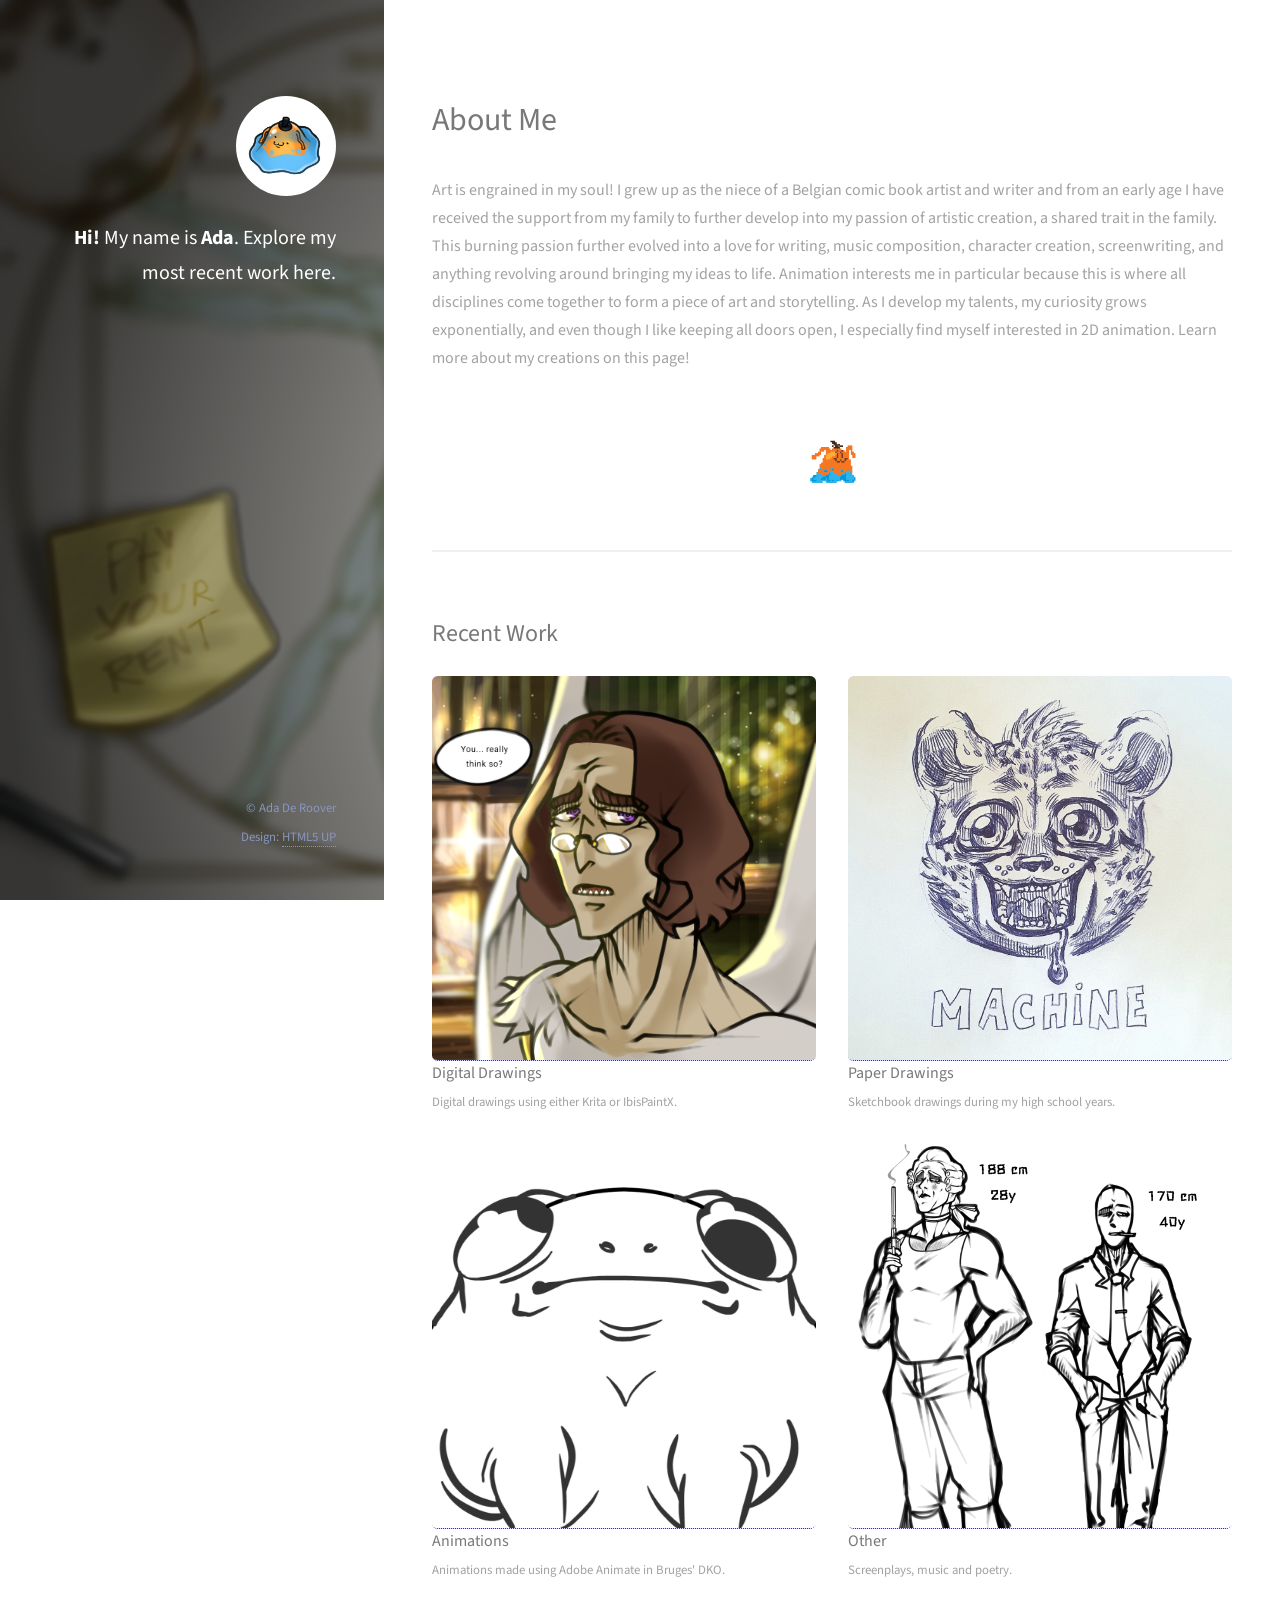
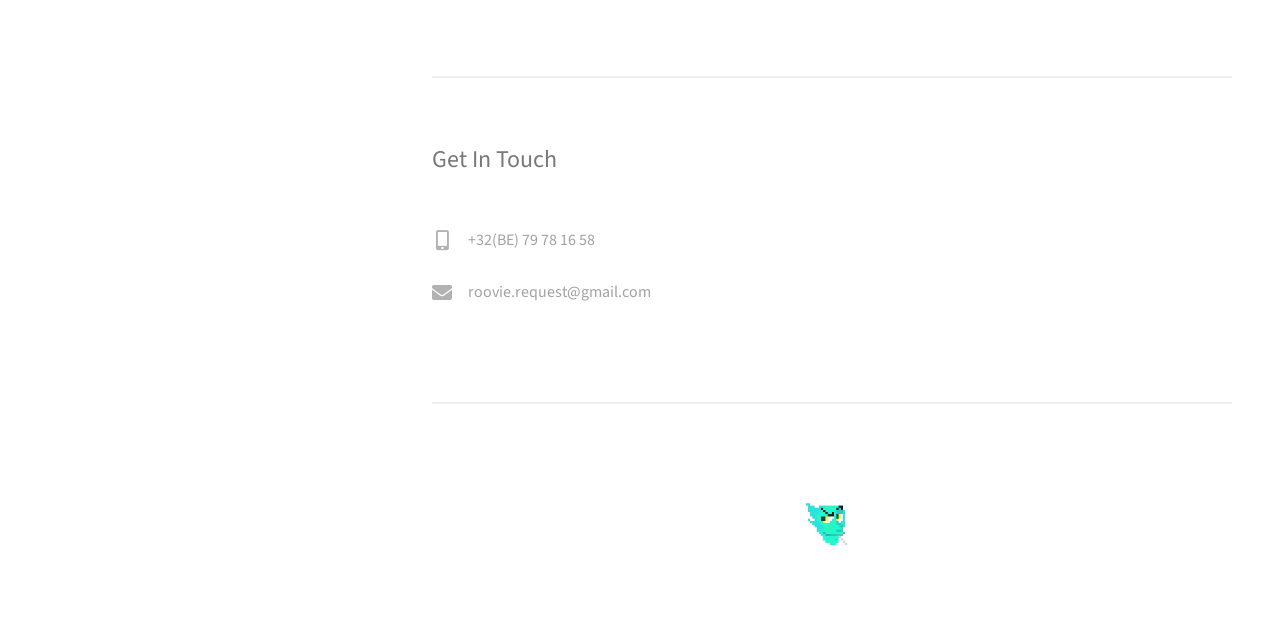
==== commit 8adde691: "Made "other" html Made "other" html and made animations playable on animations.html. Inserted script" ====
--- a/index.html
+++ b/index.html
@@ -70,15 +70,12 @@
 								<p>Animations made using Adobe Animate in Bruges' DKO.</p>
 							</article>
 							<article class="col-6 col-12-xsmall work-item">
-								<a href="images/fulls/04.jpg" class="image fit thumb"><img src="images/thumbs/04.jpg" alt="" /></a>
-								<h3>Writing</h3>
-								<p>Screenplays bringing my characters to life.</p>
-							
-							</article>
-							<article class="col-6 col-12-xsmall work-item">
-								<a href="images/fulls/06.jpg" class="image fit thumb"><img src="images/thumbs/06.jpg" alt="" /></a>
-								<h3>Poetry</h3>
-								<p>Poetry I made in my free time.</p>
+								<!-- <a href="images/fulls/03.jpg" class="image fit thumb"><img src="images/thumbs/03.jpg" alt="" /></a> -->
+								<a href="other.html" class="fit page-link">
+    								<img src="images/Other_Thumb.png" alt="">
+								</a>
+								<h3>Other</h3>
+								<p>Screenplays, music and poetry.</p>
 							</article>
 						</div>
 						<ul class="actions">
--- a/assets/css/main.css
+++ b/assets/css/main.css
@@ -3449,4 +3449,136 @@
     margin-left: 0.05em;
     color: rgba(252, 252, 252, 0.5);
     font-style: normal;
+}
+.other #header {
+    background-image: linear-gradient(rgba(0,0,0,0.25), rgba(0,0,0,0.25)), url("../../images/Other_Thumb2.png");
+    background-position: top left;
+    background-repeat: no-repeat;
+    background-size: cover;
+}
+.other #header h1 {
+    color: #f4f4f4;
+    font-style: italic;
+}
+.other #header h1 strong {
+    color: #f4f4f4;
+}
+.other #header h1::before {
+    content: "“";
+    font-size: 5em;
+    line-height: 0;
+    vertical-align: -0.45em;
+    margin-right: 0.05em;
+    color: rgba(252, 252, 252, 0.5);
+    font-style: normal;
+}
+
+.other #header h1::after {
+    content: "”";
+    font-size: 5em;
+    line-height: 0;
+    vertical-align: -0.45em;
+    margin-left: 0.05em;
+    color: rgba(252, 252, 252, 0.5);
+    font-style: normal;
+}
+.video-lightbox {
+    position: fixed;
+    inset: 0;
+    background: rgba(0, 0, 0, 0.9);
+    z-index: 9999;
+
+    display: none;
+    align-items: center;
+    justify-content: center;
+    padding: 3em;
+}
+
+.video-lightbox.active {
+    display: flex;
+}
+
+.video-lightbox video {
+    max-width: 90%;
+    max-height: 90%;
+    width: auto;
+    height: auto;
+}
+
+.video-close {
+    position: fixed;
+    top: 30px;
+    right: 40px;
+
+    background: transparent;
+    border: 0;
+
+    color: #ffffff;
+    font-size: 3em;
+    line-height: 1;
+
+    cursor: pointer;
+
+    z-index: 10001;
+}
+.video-thumb {
+    border: 0;
+    padding: 0;
+    background: none;
+    cursor: pointer;
+    text-align: center;
+}
+.video-lightbox img#lightbox-gif {
+    max-width: 90%;
+    max-height: 90%;
+    width: auto;
+    height: auto;
+}
+.pdf-thumb {
+    border: 0;
+    padding: 0;
+    background: none;
+    cursor: pointer;
+    text-align: center;
+}
+
+.pdf-lightbox {
+    position: fixed;
+    inset: 0;
+    background: rgba(0, 0, 0, 0.9);
+
+    z-index: 9999;
+
+    display: none;
+    align-items: center;
+    justify-content: center;
+
+    padding: 3em;
+}
+
+.pdf-lightbox.active {
+    display: flex;
+}
+
+.pdf-lightbox iframe {
+    width: 90%;
+    height: 90%;
+    border: 0;
+    background: #fff;
+}
+
+.pdf-close {
+    position: fixed;
+    top: 30px;
+    right: 40px;
+
+    background: transparent;
+    border: 0;
+
+    color: #fff;
+    font-size: 3em;
+    line-height: 1;
+
+    cursor: pointer;
+    z-index: 10001;
 }
